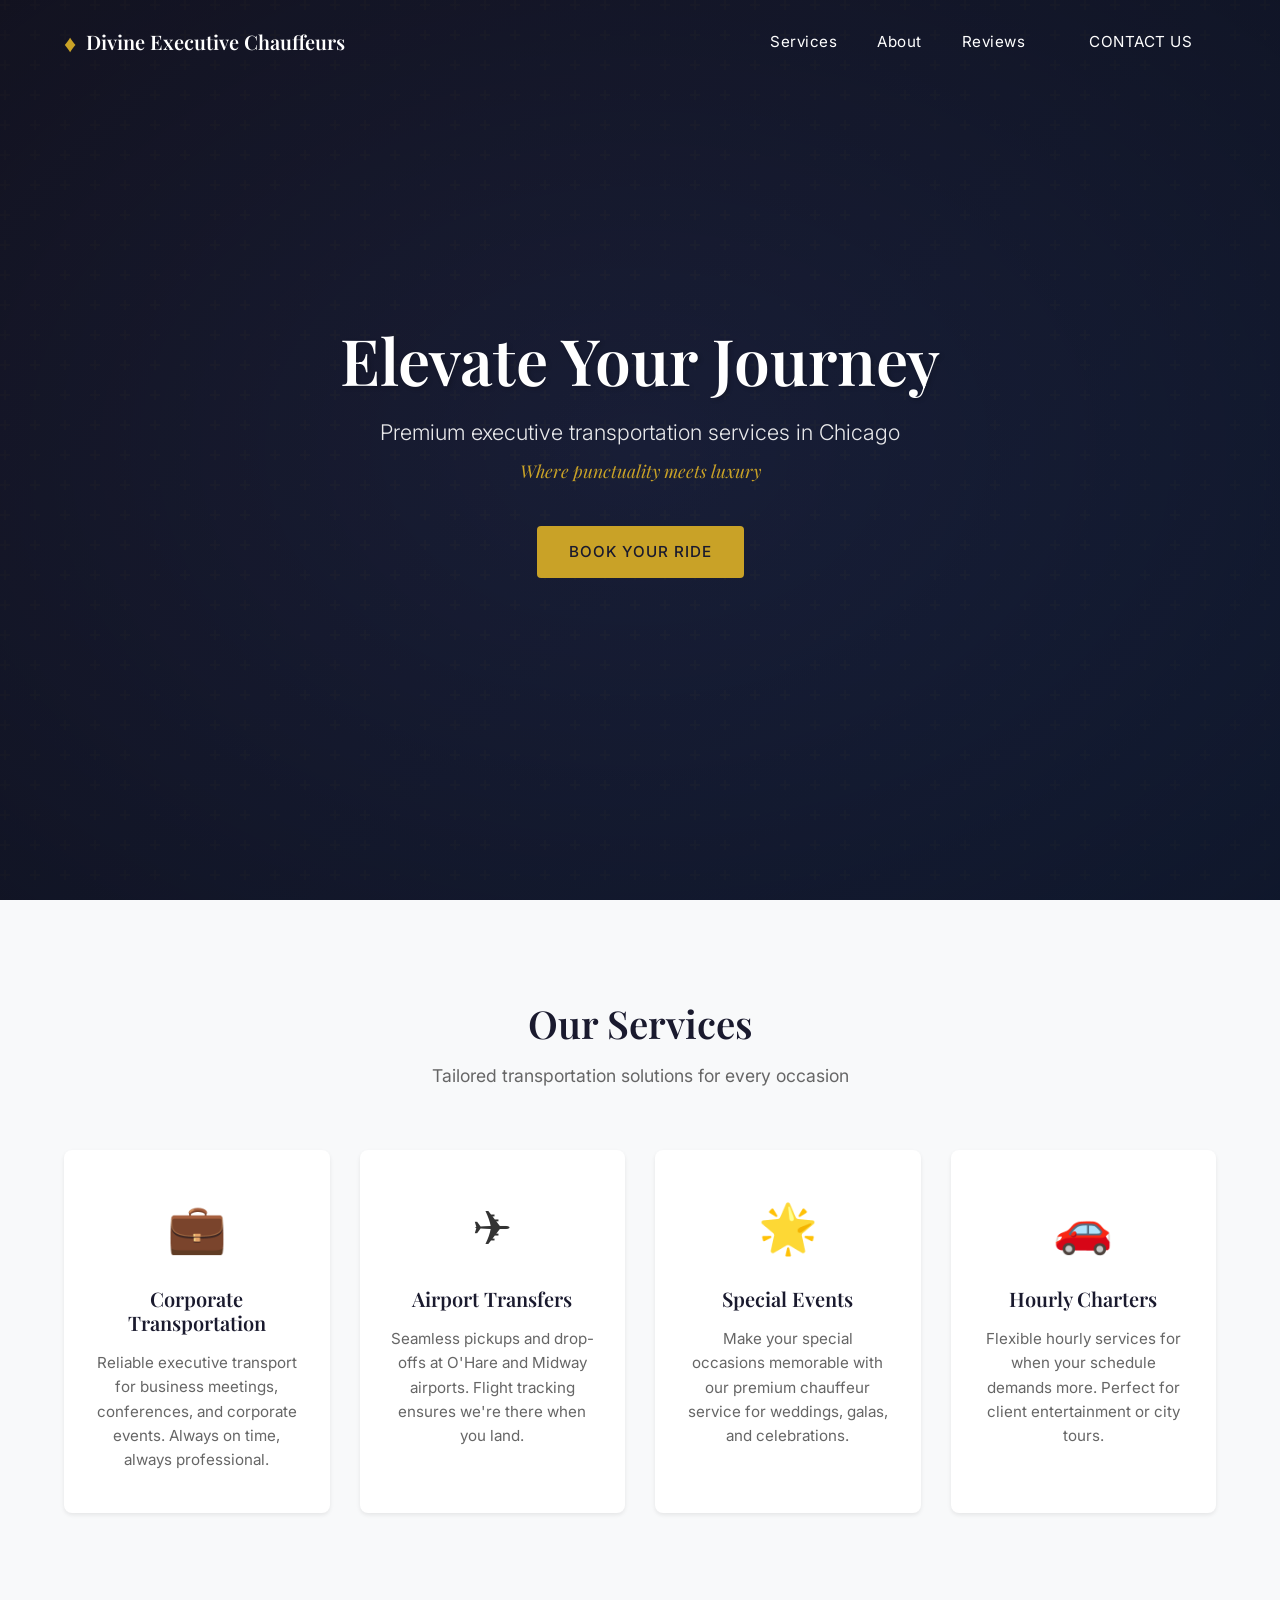
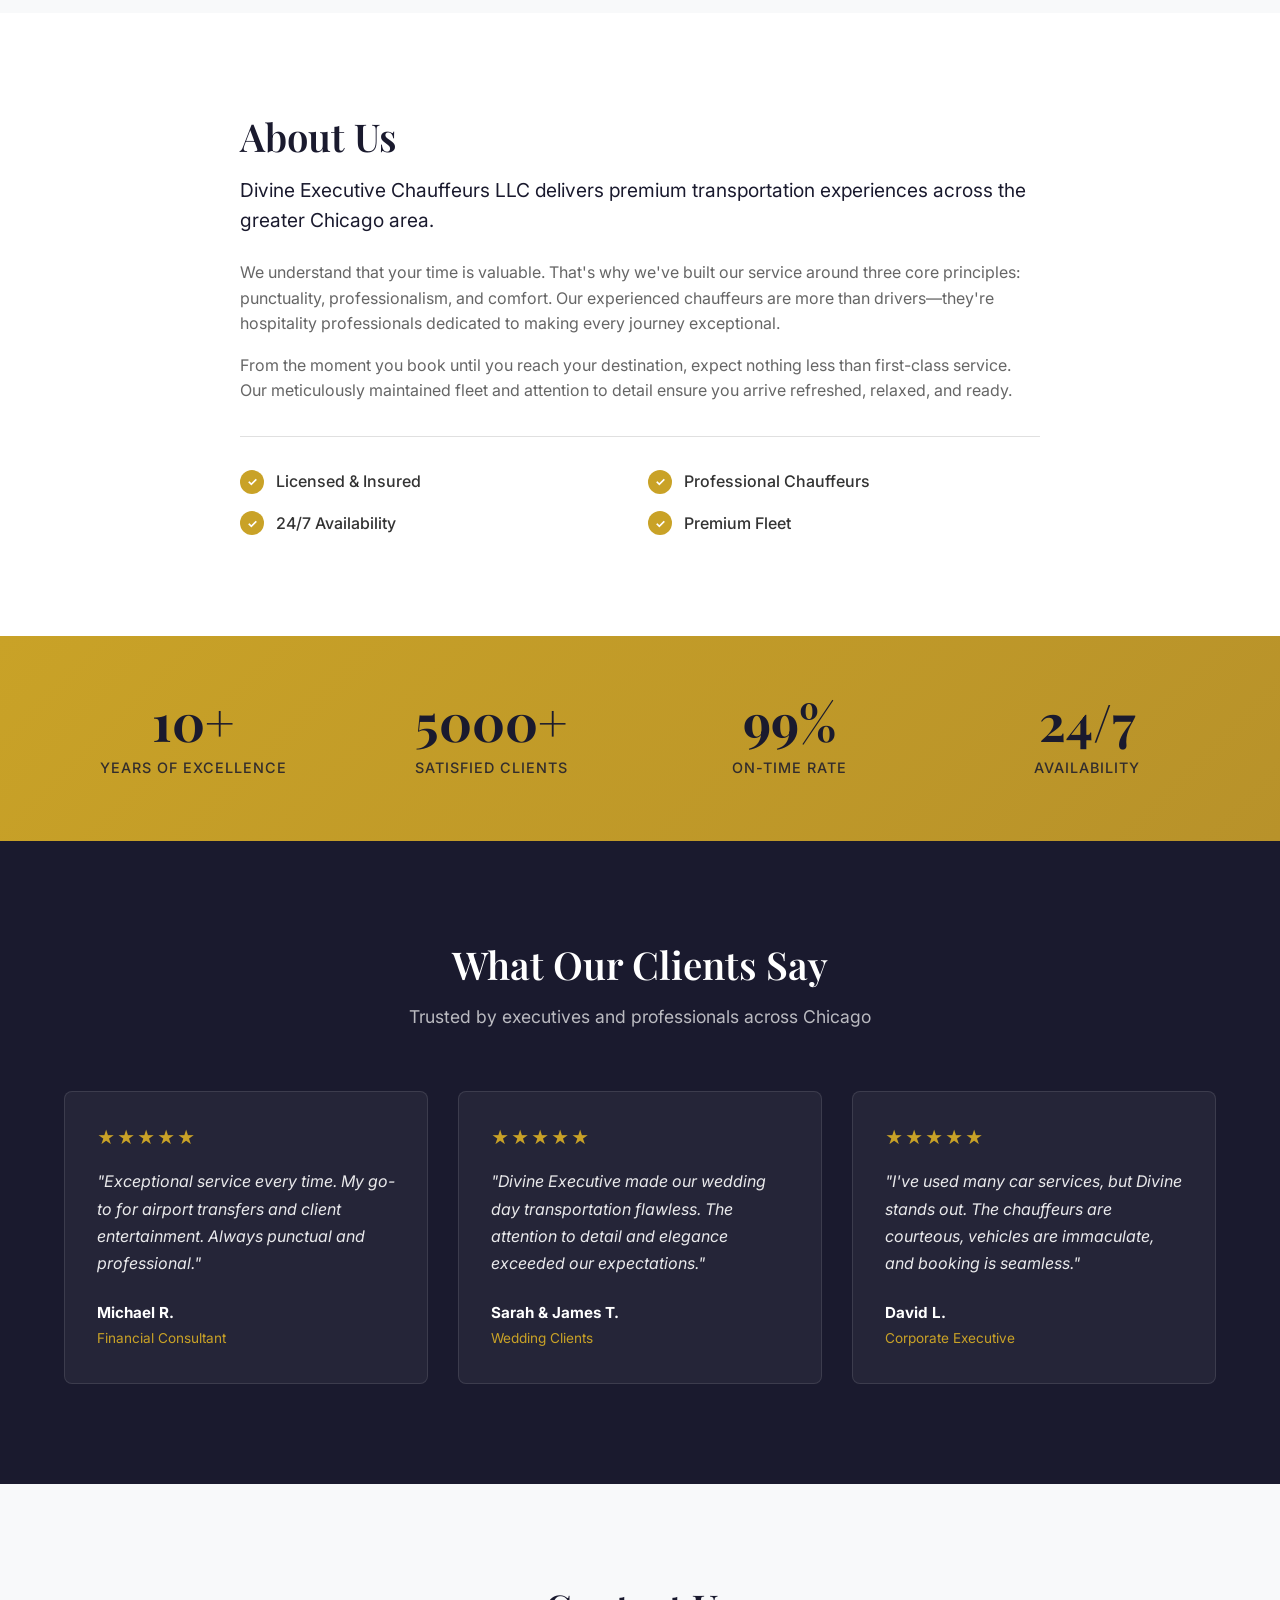
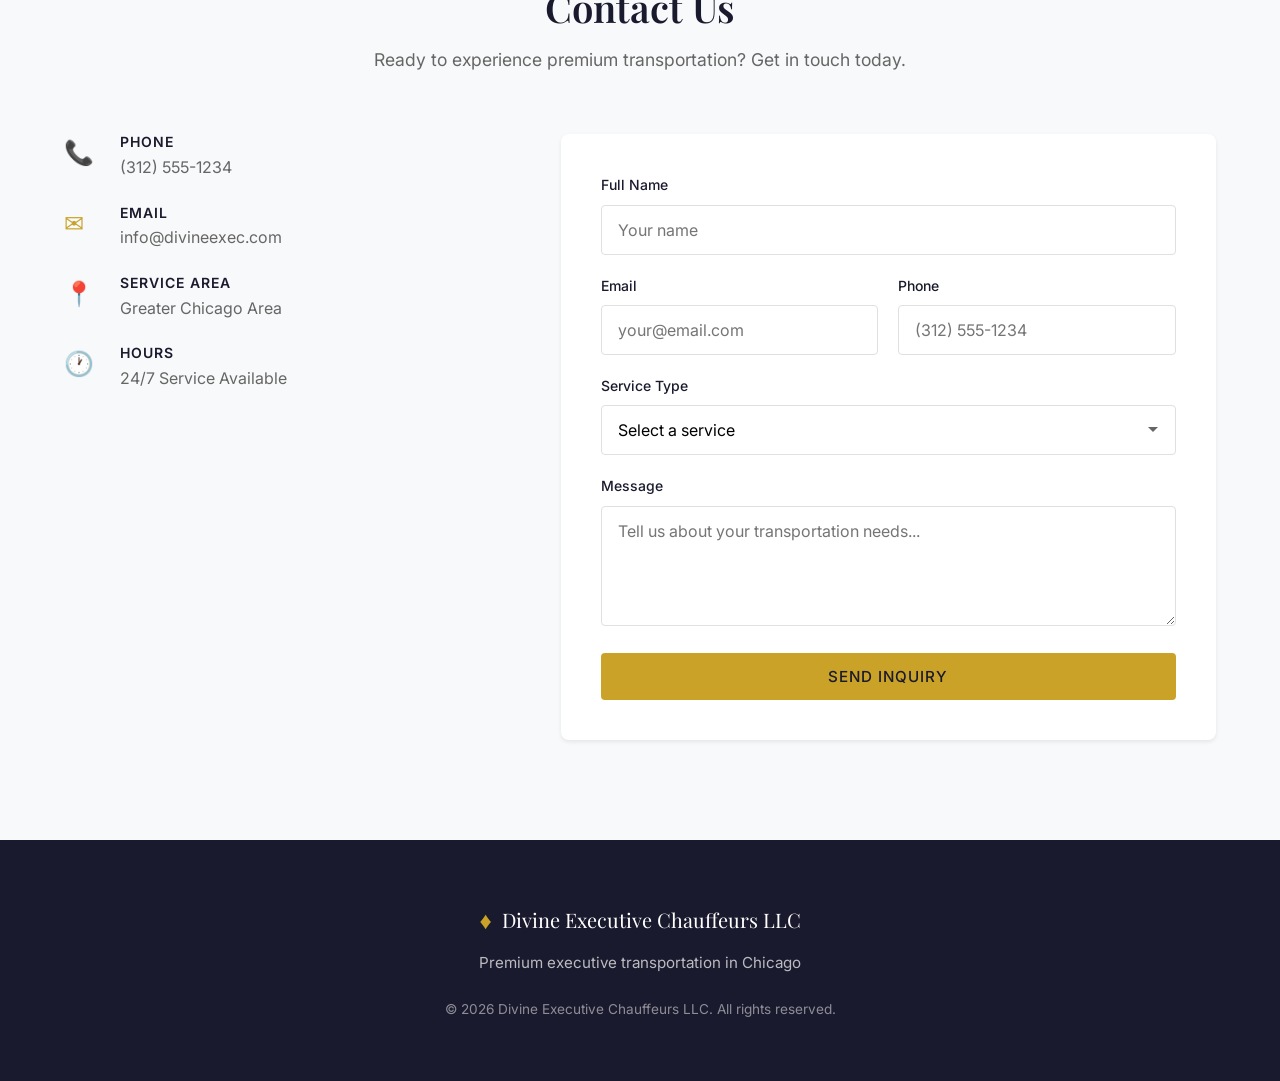
==== index.html @ 4bdc92bb "Update landing page email to divineexec.com and add testimonials section - Changed contact email fro" ====
<!DOCTYPE html>
<html lang="en">
<head>
    <meta charset="UTF-8">
    <meta name="viewport" content="width=device-width, initial-scale=1.0">
    <meta name="description" content="Divine Executive Chauffeurs - Premium executive transportation services in Chicago. Professional, reliable, and luxurious chauffeur services for business and leisure.">
    <title>Divine Executive Chauffeurs | Premium Chicago Transportation</title>
    <link rel="preconnect" href="https://fonts.googleapis.com">
    <link rel="preconnect" href="https://fonts.gstatic.com" crossorigin>
    <link href="https://fonts.googleapis.com/css2?family=Playfair+Display:wght@400;600;700&family=Inter:wght@300;400;500;600&display=swap" rel="stylesheet">
    <link rel="stylesheet" href="styles.css">
</head>
<body>
    <!-- Navigation -->
    <nav class="navbar">
        <div class="container">
            <a href="#" class="logo">
                <span class="logo-icon">&#9830;</span>
                Divine Executive Chauffeurs
            </a>
            <button class="nav-toggle" aria-label="Toggle navigation">
                <span></span>
                <span></span>
                <span></span>
            </button>
            <ul class="nav-links">
                <li><a href="#services">Services</a></li>
                <li><a href="#about">About</a></li>
                <li><a href="#testimonials">Reviews</a></li>
                <li><a href="#contact" class="btn btn-nav">Contact Us</a></li>
            </ul>
        </div>
    </nav>

    <!-- Hero Section -->
    <header class="hero" id="home">
        <div class="hero-overlay"></div>
        <div class="container hero-content">
            <h1>Elevate Your Journey</h1>
            <p class="hero-subtitle">Premium executive transportation services in Chicago</p>
            <p class="hero-tagline">Where punctuality meets luxury</p>
            <a href="#contact" class="btn btn-primary">Book Your Ride</a>
        </div>
    </header>

    <!-- Services Section -->
    <section class="services" id="services">
        <div class="container">
            <h2 class="section-title">Our Services</h2>
            <p class="section-subtitle">Tailored transportation solutions for every occasion</p>

            <div class="services-grid">
                <div class="service-card">
                    <div class="service-icon">&#128188;</div>
                    <h3>Corporate Transportation</h3>
                    <p>Reliable executive transport for business meetings, conferences, and corporate events. Always on time, always professional.</p>
                </div>

                <div class="service-card">
                    <div class="service-icon">&#9992;</div>
                    <h3>Airport Transfers</h3>
                    <p>Seamless pickups and drop-offs at O'Hare and Midway airports. Flight tracking ensures we're there when you land.</p>
                </div>

                <div class="service-card">
                    <div class="service-icon">&#127775;</div>
                    <h3>Special Events</h3>
                    <p>Make your special occasions memorable with our premium chauffeur service for weddings, galas, and celebrations.</p>
                </div>

                <div class="service-card">
                    <div class="service-icon">&#128663;</div>
                    <h3>Hourly Charters</h3>
                    <p>Flexible hourly services for when your schedule demands more. Perfect for client entertainment or city tours.</p>
                </div>
            </div>
        </div>
    </section>

    <!-- About Section -->
    <section class="about" id="about">
        <div class="container">
            <div class="about-content">
                <div class="about-text">
                    <h2 class="section-title">About Us</h2>
                    <p class="lead">Divine Executive Chauffeurs LLC delivers premium transportation experiences across the greater Chicago area.</p>
                    <p>We understand that your time is valuable. That's why we've built our service around three core principles: punctuality, professionalism, and comfort. Our experienced chauffeurs are more than drivers—they're hospitality professionals dedicated to making every journey exceptional.</p>
                    <p>From the moment you book until you reach your destination, expect nothing less than first-class service. Our meticulously maintained fleet and attention to detail ensure you arrive refreshed, relaxed, and ready.</p>

                    <div class="about-features">
                        <div class="feature">
                            <span class="feature-icon">&#10003;</span>
                            <span>Licensed & Insured</span>
                        </div>
                        <div class="feature">
                            <span class="feature-icon">&#10003;</span>
                            <span>Professional Chauffeurs</span>
                        </div>
                        <div class="feature">
                            <span class="feature-icon">&#10003;</span>
                            <span>24/7 Availability</span>
                        </div>
                        <div class="feature">
                            <span class="feature-icon">&#10003;</span>
                            <span>Premium Fleet</span>
                        </div>
                    </div>
                </div>
            </div>
        </div>
    </section>

    <!-- Why Choose Us Section -->
    <section class="why-us">
        <div class="container">
            <div class="stats-grid">
                <div class="stat-item">
                    <span class="stat-number">10+</span>
                    <span class="stat-label">Years of Excellence</span>
                </div>
                <div class="stat-item">
                    <span class="stat-number">5000+</span>
                    <span class="stat-label">Satisfied Clients</span>
                </div>
                <div class="stat-item">
                    <span class="stat-number">99%</span>
                    <span class="stat-label">On-Time Rate</span>
                </div>
                <div class="stat-item">
                    <span class="stat-number">24/7</span>
                    <span class="stat-label">Availability</span>
                </div>
            </div>
        </div>
    </section>

    <!-- Testimonials Section -->
    <section class="testimonials" id="testimonials">
        <div class="container">
            <h2 class="section-title">What Our Clients Say</h2>
            <p class="section-subtitle">Trusted by executives and professionals across Chicago</p>

            <div class="testimonials-grid">
                <div class="testimonial-card">
                    <div class="testimonial-stars">&#9733;&#9733;&#9733;&#9733;&#9733;</div>
                    <blockquote>"Exceptional service every time. My go-to for airport transfers and client entertainment. Always punctual and professional."</blockquote>
                    <div class="testimonial-author">
                        <div class="author-info">
                            <strong>Michael R.</strong>
                            <span>Financial Consultant</span>
                        </div>
                    </div>
                </div>

                <div class="testimonial-card">
                    <div class="testimonial-stars">&#9733;&#9733;&#9733;&#9733;&#9733;</div>
                    <blockquote>"Divine Executive made our wedding day transportation flawless. The attention to detail and elegance exceeded our expectations."</blockquote>
                    <div class="testimonial-author">
                        <div class="author-info">
                            <strong>Sarah & James T.</strong>
                            <span>Wedding Clients</span>
                        </div>
                    </div>
                </div>

                <div class="testimonial-card">
                    <div class="testimonial-stars">&#9733;&#9733;&#9733;&#9733;&#9733;</div>
                    <blockquote>"I've used many car services, but Divine stands out. The chauffeurs are courteous, vehicles are immaculate, and booking is seamless."</blockquote>
                    <div class="testimonial-author">
                        <div class="author-info">
                            <strong>David L.</strong>
                            <span>Corporate Executive</span>
                        </div>
                    </div>
                </div>
            </div>
        </div>
    </section>

    <!-- Contact Section -->
    <section class="contact" id="contact">
        <div class="container">
            <h2 class="section-title">Contact Us</h2>
            <p class="section-subtitle">Ready to experience premium transportation? Get in touch today.</p>

            <div class="contact-grid">
                <div class="contact-info">
                    <div class="contact-item">
                        <div class="contact-icon">&#128222;</div>
                        <div>
                            <h4>Phone</h4>
                            <a href="tel:+13125551234">(312) 555-1234</a>
                        </div>
                    </div>

                    <div class="contact-item">
                        <div class="contact-icon">&#9993;</div>
                        <div>
                            <h4>Email</h4>
                            <a href="mailto:info@divineexec.com">info@divineexec.com</a>
                        </div>
                    </div>

                    <div class="contact-item">
                        <div class="contact-icon">&#128205;</div>
                        <div>
                            <h4>Service Area</h4>
                            <p>Greater Chicago Area</p>
                        </div>
                    </div>

                    <div class="contact-item">
                        <div class="contact-icon">&#128336;</div>
                        <div>
                            <h4>Hours</h4>
                            <p>24/7 Service Available</p>
                        </div>
                    </div>
                </div>

                <form class="contact-form" id="contactForm" action="/api/contact" method="POST">
                    <div class="form-group">
                        <label for="name">Full Name</label>
                        <input type="text" id="name" name="name" required placeholder="Your name">
                    </div>

                    <div class="form-row">
                        <div class="form-group">
                            <label for="email">Email</label>
                            <input type="email" id="email" name="email" required placeholder="your@email.com">
                        </div>
                        <div class="form-group">
                            <label for="phone">Phone</label>
                            <input type="tel" id="phone" name="phone" placeholder="(312) 555-1234">
                        </div>
                    </div>

                    <div class="form-group">
                        <label for="service">Service Type</label>
                        <select id="service" name="service">
                            <option value="">Select a service</option>
                            <option value="corporate">Corporate Transportation</option>
                            <option value="airport">Airport Transfer</option>
                            <option value="event">Special Event</option>
                            <option value="hourly">Hourly Charter</option>
                            <option value="other">Other</option>
                        </select>
                    </div>

                    <div class="form-group">
                        <label for="message">Message</label>
                        <textarea id="message" name="message" rows="4" placeholder="Tell us about your transportation needs..."></textarea>
                    </div>

                    <div id="formMessage" class="form-message" style="display: none;"></div>
                    <button type="submit" class="btn btn-primary btn-full" id="submitBtn">Send Inquiry</button>
                </form>
            </div>
        </div>
    </section>

    <!-- Footer -->
    <footer class="footer">
        <div class="container">
            <div class="footer-content">
                <div class="footer-brand">
                    <span class="logo-icon">&#9830;</span>
                    <span>Divine Executive Chauffeurs LLC</span>
                </div>
                <p class="footer-tagline">Premium executive transportation in Chicago</p>
                <p class="footer-copyright">&copy; 2026 Divine Executive Chauffeurs LLC. All rights reserved.</p>
            </div>
        </div>
    </footer>

    <script>
        // Mobile navigation toggle
        const navToggle = document.querySelector('.nav-toggle');
        const navLinks = document.querySelector('.nav-links');

        navToggle.addEventListener('click', () => {
            navLinks.classList.toggle('active');
            navToggle.classList.toggle('active');
        });

        // Close mobile nav when clicking a link
        document.querySelectorAll('.nav-links a').forEach(link => {
            link.addEventListener('click', () => {
                navLinks.classList.remove('active');
                navToggle.classList.remove('active');
            });
        });

        // Smooth scrolling for anchor links
        document.querySelectorAll('a[href^="#"]').forEach(anchor => {
            anchor.addEventListener('click', function(e) {
                e.preventDefault();
                const target = document.querySelector(this.getAttribute('href'));
                if (target) {
                    target.scrollIntoView({
                        behavior: 'smooth',
                        block: 'start'
                    });
                }
            });
        });

        // Form submission handler
        document.getElementById('contactForm').addEventListener('submit', async function(e) {
            e.preventDefault();

            const form = this;
            const submitBtn = document.getElementById('submitBtn');
            const formMessage = document.getElementById('formMessage');
            const originalBtnText = submitBtn.textContent;

            // Disable button and show loading state
            submitBtn.disabled = true;
            submitBtn.textContent = 'Sending...';
            formMessage.style.display = 'none';

            // Collect form data
            const formData = {
                name: form.name.value,
                email: form.email.value,
                phone: form.phone.value,
                service: form.service.value,
                message: form.message.value
            };

            try {
                const response = await fetch(form.action, {
                    method: 'POST',
                    headers: {
                        'Content-Type': 'application/json',
                        'Accept': 'application/json'
                    },
                    body: JSON.stringify(formData)
                });

                const data = await response.json();

                if (response.ok && data.success) {
                    formMessage.textContent = data.message || 'Thank you for your inquiry! We will contact you shortly.';
                    formMessage.className = 'form-message success';
                    formMessage.style.display = 'block';
                    form.reset();
                } else {
                    throw new Error(data.error || 'Form submission failed');
                }
            } catch (error) {
                formMessage.textContent = 'Sorry, there was an error sending your message. Please try again or call us directly.';
                formMessage.className = 'form-message error';
                formMessage.style.display = 'block';
            } finally {
                submitBtn.disabled = false;
                submitBtn.textContent = originalBtnText;
            }
        });

        // Navbar background on scroll
        window.addEventListener('scroll', () => {
            const navbar = document.querySelector('.navbar');
            if (window.scrollY > 50) {
                navbar.classList.add('scrolled');
            } else {
                navbar.classList.remove('scrolled');
            }
        });
    </script>
</body>
</html>
---- styles.css ----
/* CSS Reset & Base Styles */
*, *::before, *::after {
    box-sizing: border-box;
    margin: 0;
    padding: 0;
}

:root {
    --color-primary: #1a1a2e;
    --color-secondary: #16213e;
    --color-accent: #c9a227;
    --color-accent-light: #d4b84a;
    --color-text: #333;
    --color-text-light: #666;
    --color-white: #fff;
    --color-off-white: #f8f9fa;
    --color-border: #e0e0e0;

    --font-heading: 'Playfair Display', Georgia, serif;
    --font-body: 'Inter', -apple-system, BlinkMacSystemFont, 'Segoe UI', Roboto, sans-serif;

    --shadow-sm: 0 2px 4px rgba(0, 0, 0, 0.08);
    --shadow-md: 0 4px 12px rgba(0, 0, 0, 0.12);
    --shadow-lg: 0 8px 24px rgba(0, 0, 0, 0.16);

    --transition: all 0.3s ease;
}

html {
    scroll-behavior: smooth;
}

body {
    font-family: var(--font-body);
    font-size: 16px;
    line-height: 1.6;
    color: var(--color-text);
    background-color: var(--color-white);
}

.container {
    max-width: 1200px;
    margin: 0 auto;
    padding: 0 24px;
}

/* Typography */
h1, h2, h3, h4 {
    font-family: var(--font-heading);
    font-weight: 600;
    line-height: 1.2;
}

h1 {
    font-size: clamp(2.5rem, 5vw, 4rem);
}

h2 {
    font-size: clamp(1.75rem, 3vw, 2.5rem);
}

h3 {
    font-size: 1.25rem;
}

p {
    margin-bottom: 1rem;
}

a {
    color: var(--color-accent);
    text-decoration: none;
    transition: var(--transition);
}

a:hover {
    color: var(--color-accent-light);
}

/* Buttons */
.btn {
    display: inline-block;
    padding: 14px 32px;
    font-family: var(--font-body);
    font-size: 0.95rem;
    font-weight: 500;
    text-transform: uppercase;
    letter-spacing: 1px;
    border: none;
    border-radius: 4px;
    cursor: pointer;
    transition: var(--transition);
}

.btn-primary {
    background: var(--color-accent);
    color: var(--color-primary);
}

.btn-primary:hover {
    background: var(--color-accent-light);
    color: var(--color-primary);
    transform: translateY(-2px);
    box-shadow: var(--shadow-md);
}

.btn-nav {
    padding: 10px 24px;
    font-size: 0.875rem;
}

.btn-full {
    width: 100%;
}

/* Navigation */
.navbar {
    position: fixed;
    top: 0;
    left: 0;
    right: 0;
    z-index: 1000;
    padding: 20px 0;
    background: transparent;
    transition: var(--transition);
}

.navbar.scrolled {
    background: var(--color-primary);
    padding: 12px 0;
    box-shadow: var(--shadow-md);
}

.navbar .container {
    display: flex;
    justify-content: space-between;
    align-items: center;
}

.logo {
    display: flex;
    align-items: center;
    gap: 10px;
    font-family: var(--font-heading);
    font-size: 1.25rem;
    font-weight: 600;
    color: var(--color-white);
}

.logo:hover {
    color: var(--color-accent);
}

.logo-icon {
    color: var(--color-accent);
    font-size: 1.5rem;
}

.nav-links {
    display: flex;
    align-items: center;
    gap: 40px;
    list-style: none;
}

.nav-links a {
    color: var(--color-white);
    font-size: 0.95rem;
    font-weight: 400;
    letter-spacing: 0.5px;
}

.nav-links a:hover {
    color: var(--color-accent);
}

.nav-toggle {
    display: none;
    flex-direction: column;
    gap: 5px;
    background: none;
    border: none;
    cursor: pointer;
    padding: 5px;
}

.nav-toggle span {
    display: block;
    width: 25px;
    height: 2px;
    background: var(--color-white);
    transition: var(--transition);
}

/* Hero Section */
.hero {
    position: relative;
    min-height: 100vh;
    display: flex;
    align-items: center;
    justify-content: center;
    text-align: center;
    background: linear-gradient(135deg, var(--color-primary) 0%, var(--color-secondary) 100%);
    overflow: hidden;
}

.hero::before {
    content: '';
    position: absolute;
    top: 0;
    left: 0;
    right: 0;
    bottom: 0;
    background: url("data:image/svg+xml,%3Csvg width='60' height='60' viewBox='0 0 60 60' xmlns='http://www.w3.org/2000/svg'%3E%3Cg fill='none' fill-rule='evenodd'%3E%3Cg fill='%23c9a227' fill-opacity='0.03'%3E%3Cpath d='M36 34v-4h-2v4h-4v2h4v4h2v-4h4v-2h-4zm0-30V0h-2v4h-4v2h4v4h2V6h4V4h-4zM6 34v-4H4v4H0v2h4v4h2v-4h4v-2H6zM6 4V0H4v4H0v2h4v4h2V6h4V4H6z'/%3E%3C/g%3E%3C/g%3E%3C/svg%3E");
}

.hero-overlay {
    position: absolute;
    top: 0;
    left: 0;
    right: 0;
    bottom: 0;
    background: radial-gradient(ellipse at center, transparent 0%, rgba(0,0,0,0.3) 100%);
}

.hero-content {
    position: relative;
    z-index: 1;
    max-width: 800px;
    color: var(--color-white);
    padding: 80px 24px;
}

.hero h1 {
    margin-bottom: 16px;
    text-shadow: 2px 2px 4px rgba(0,0,0,0.2);
}

.hero-subtitle {
    font-size: clamp(1.1rem, 2vw, 1.35rem);
    font-weight: 300;
    margin-bottom: 8px;
    opacity: 0.9;
}

.hero-tagline {
    font-family: var(--font-heading);
    font-style: italic;
    font-size: 1.1rem;
    color: var(--color-accent);
    margin-bottom: 40px;
}

/* Sections Common */
section {
    padding: 100px 0;
}

.section-title {
    text-align: center;
    margin-bottom: 16px;
    color: var(--color-primary);
}

.section-subtitle {
    text-align: center;
    font-size: 1.1rem;
    color: var(--color-text-light);
    margin-bottom: 60px;
    max-width: 600px;
    margin-left: auto;
    margin-right: auto;
}

/* Services Section */
.services {
    background: var(--color-off-white);
}

.services-grid {
    display: grid;
    grid-template-columns: repeat(auto-fit, minmax(260px, 1fr));
    gap: 30px;
}

.service-card {
    background: var(--color-white);
    padding: 40px 30px;
    border-radius: 8px;
    text-align: center;
    box-shadow: var(--shadow-sm);
    transition: var(--transition);
}

.service-card:hover {
    transform: translateY(-8px);
    box-shadow: var(--shadow-lg);
}

.service-icon {
    font-size: 3rem;
    margin-bottom: 20px;
}

.service-card h3 {
    margin-bottom: 16px;
    color: var(--color-primary);
}

.service-card p {
    color: var(--color-text-light);
    font-size: 0.95rem;
    margin-bottom: 0;
}

/* About Section */
.about {
    background: var(--color-white);
}

.about-content {
    max-width: 800px;
    margin: 0 auto;
}

.about-text .section-title {
    text-align: left;
}

.about-text .lead {
    font-size: 1.2rem;
    color: var(--color-primary);
    margin-bottom: 24px;
}

.about-text p {
    color: var(--color-text-light);
}

.about-features {
    display: grid;
    grid-template-columns: repeat(2, 1fr);
    gap: 16px;
    margin-top: 32px;
    padding-top: 32px;
    border-top: 1px solid var(--color-border);
}

.feature {
    display: flex;
    align-items: center;
    gap: 12px;
    font-weight: 500;
}

.feature-icon {
    display: flex;
    align-items: center;
    justify-content: center;
    width: 24px;
    height: 24px;
    background: var(--color-accent);
    color: var(--color-white);
    border-radius: 50%;
    font-size: 0.75rem;
    font-weight: bold;
}

/* Why Choose Us / Stats Section */
.why-us {
    background: linear-gradient(135deg, var(--color-accent) 0%, #b8922a 100%);
    padding: 60px 0;
}

.stats-grid {
    display: grid;
    grid-template-columns: repeat(4, 1fr);
    gap: 40px;
    text-align: center;
}

.stat-item {
    color: var(--color-primary);
}

.stat-number {
    display: block;
    font-family: var(--font-heading);
    font-size: clamp(2.5rem, 4vw, 3.5rem);
    font-weight: 700;
    line-height: 1;
    margin-bottom: 8px;
}

.stat-label {
    font-size: 0.9rem;
    font-weight: 500;
    text-transform: uppercase;
    letter-spacing: 1px;
    opacity: 0.85;
}

/* Testimonials Section */
.testimonials {
    background: var(--color-primary);
    color: var(--color-white);
}

.testimonials .section-title {
    color: var(--color-white);
}

.testimonials .section-subtitle {
    color: rgba(255, 255, 255, 0.7);
}

.testimonials-grid {
    display: grid;
    grid-template-columns: repeat(auto-fit, minmax(300px, 1fr));
    gap: 30px;
}

.testimonial-card {
    background: rgba(255, 255, 255, 0.05);
    border: 1px solid rgba(255, 255, 255, 0.1);
    border-radius: 8px;
    padding: 32px;
    transition: var(--transition);
}

.testimonial-card:hover {
    background: rgba(255, 255, 255, 0.08);
    transform: translateY(-4px);
}

.testimonial-stars {
    color: var(--color-accent);
    font-size: 1.1rem;
    letter-spacing: 2px;
    margin-bottom: 16px;
}

.testimonial-card blockquote {
    font-size: 1rem;
    line-height: 1.7;
    font-style: italic;
    color: rgba(255, 255, 255, 0.9);
    margin-bottom: 24px;
}

.testimonial-author {
    display: flex;
    align-items: center;
    gap: 12px;
}

.author-info strong {
    display: block;
    font-size: 0.95rem;
    color: var(--color-white);
}

.author-info span {
    font-size: 0.85rem;
    color: var(--color-accent);
}

/* Contact Section */
.contact {
    background: var(--color-off-white);
}

.contact-grid {
    display: grid;
    grid-template-columns: 1fr 1.5fr;
    gap: 60px;
    align-items: start;
}

.contact-info {
    display: flex;
    flex-direction: column;
    gap: 24px;
}

.contact-item {
    display: flex;
    gap: 16px;
    align-items: flex-start;
}

.contact-icon {
    font-size: 1.5rem;
    color: var(--color-accent);
    flex-shrink: 0;
    width: 40px;
}

.contact-item h4 {
    font-family: var(--font-body);
    font-size: 0.875rem;
    font-weight: 600;
    text-transform: uppercase;
    letter-spacing: 1px;
    color: var(--color-primary);
    margin-bottom: 4px;
}

.contact-item p,
.contact-item a {
    color: var(--color-text-light);
    font-size: 1rem;
    margin-bottom: 0;
}

/* Contact Form */
.contact-form {
    background: var(--color-white);
    padding: 40px;
    border-radius: 8px;
    box-shadow: var(--shadow-sm);
}

.form-group {
    margin-bottom: 20px;
}

.form-row {
    display: grid;
    grid-template-columns: 1fr 1fr;
    gap: 20px;
}

.form-group label {
    display: block;
    font-size: 0.875rem;
    font-weight: 500;
    color: var(--color-primary);
    margin-bottom: 8px;
}

.form-group input,
.form-group select,
.form-group textarea {
    width: 100%;
    padding: 14px 16px;
    font-family: var(--font-body);
    font-size: 1rem;
    border: 1px solid var(--color-border);
    border-radius: 4px;
    background: var(--color-white);
    transition: var(--transition);
}

.form-group input:focus,
.form-group select:focus,
.form-group textarea:focus {
    outline: none;
    border-color: var(--color-accent);
    box-shadow: 0 0 0 3px rgba(201, 162, 39, 0.1);
}

.form-group textarea {
    resize: vertical;
    min-height: 120px;
}

.form-group select {
    cursor: pointer;
    appearance: none;
    background-image: url("data:image/svg+xml,%3Csvg xmlns='http://www.w3.org/2000/svg' width='12' height='12' viewBox='0 0 12 12'%3E%3Cpath fill='%23666' d='M6 8L1 3h10z'/%3E%3C/svg%3E");
    background-repeat: no-repeat;
    background-position: right 16px center;
}

/* Form Message Feedback */
.form-message {
    padding: 16px;
    border-radius: 4px;
    margin-bottom: 20px;
    font-size: 0.95rem;
    text-align: center;
}

.form-message.success {
    background: #d4edda;
    color: #155724;
    border: 1px solid #c3e6cb;
}

.form-message.error {
    background: #f8d7da;
    color: #721c24;
    border: 1px solid #f5c6cb;
}

.btn:disabled {
    opacity: 0.7;
    cursor: not-allowed;
    transform: none;
}

/* Footer */
.footer {
    background: var(--color-primary);
    color: var(--color-white);
    padding: 60px 0;
    text-align: center;
}

.footer-content {
    max-width: 400px;
    margin: 0 auto;
}

.footer-brand {
    display: flex;
    align-items: center;
    justify-content: center;
    gap: 10px;
    font-family: var(--font-heading);
    font-size: 1.25rem;
    margin-bottom: 12px;
}

.footer-tagline {
    color: rgba(255, 255, 255, 0.7);
    font-size: 0.95rem;
    margin-bottom: 24px;
}

.footer-copyright {
    font-size: 0.85rem;
    color: rgba(255, 255, 255, 0.5);
    margin-bottom: 0;
}

/* Responsive Design */
@media (max-width: 992px) {
    .stats-grid {
        grid-template-columns: repeat(2, 1fr);
        gap: 30px;
    }

    .contact-grid {
        grid-template-columns: 1fr;
        gap: 40px;
    }

    .contact-info {
        display: grid;
        grid-template-columns: repeat(2, 1fr);
        gap: 24px;
    }
}

@media (max-width: 768px) {
    .nav-toggle {
        display: flex;
    }

    .nav-links {
        position: fixed;
        top: 0;
        right: -100%;
        width: 280px;
        height: 100vh;
        flex-direction: column;
        justify-content: center;
        gap: 32px;
        background: var(--color-primary);
        padding: 40px;
        transition: var(--transition);
    }

    .nav-links.active {
        right: 0;
    }

    .nav-toggle.active span:nth-child(1) {
        transform: rotate(45deg) translate(5px, 5px);
    }

    .nav-toggle.active span:nth-child(2) {
        opacity: 0;
    }

    .nav-toggle.active span:nth-child(3) {
        transform: rotate(-45deg) translate(5px, -5px);
    }

    .about-features {
        grid-template-columns: 1fr;
    }

    .testimonials-grid {
        grid-template-columns: 1fr;
    }

    .form-row {
        grid-template-columns: 1fr;
        gap: 0;
    }

    .contact-info {
        grid-template-columns: 1fr;
    }

    .contact-form {
        padding: 30px 24px;
    }

    section {
        padding: 80px 0;
    }

    .why-us {
        padding: 50px 0;
    }
}

@media (max-width: 480px) {
    .hero-content {
        padding: 60px 16px;
    }

    .btn {
        padding: 12px 24px;
    }

    .service-card {
        padding: 30px 24px;
    }

    .services-grid {
        gap: 20px;
    }

    .stats-grid {
        grid-template-columns: repeat(2, 1fr);
        gap: 24px;
    }

    .stat-number {
        font-size: 2rem;
    }

    .stat-label {
        font-size: 0.75rem;
    }

    .testimonial-card {
        padding: 24px;
    }
}

/* Print styles */
@media print {
    .navbar,
    .contact-form,
    .btn {
        display: none;
    }

    .hero {
        min-height: auto;
        padding: 40px 0;
    }

    section {
        padding: 40px 0;
    }
}
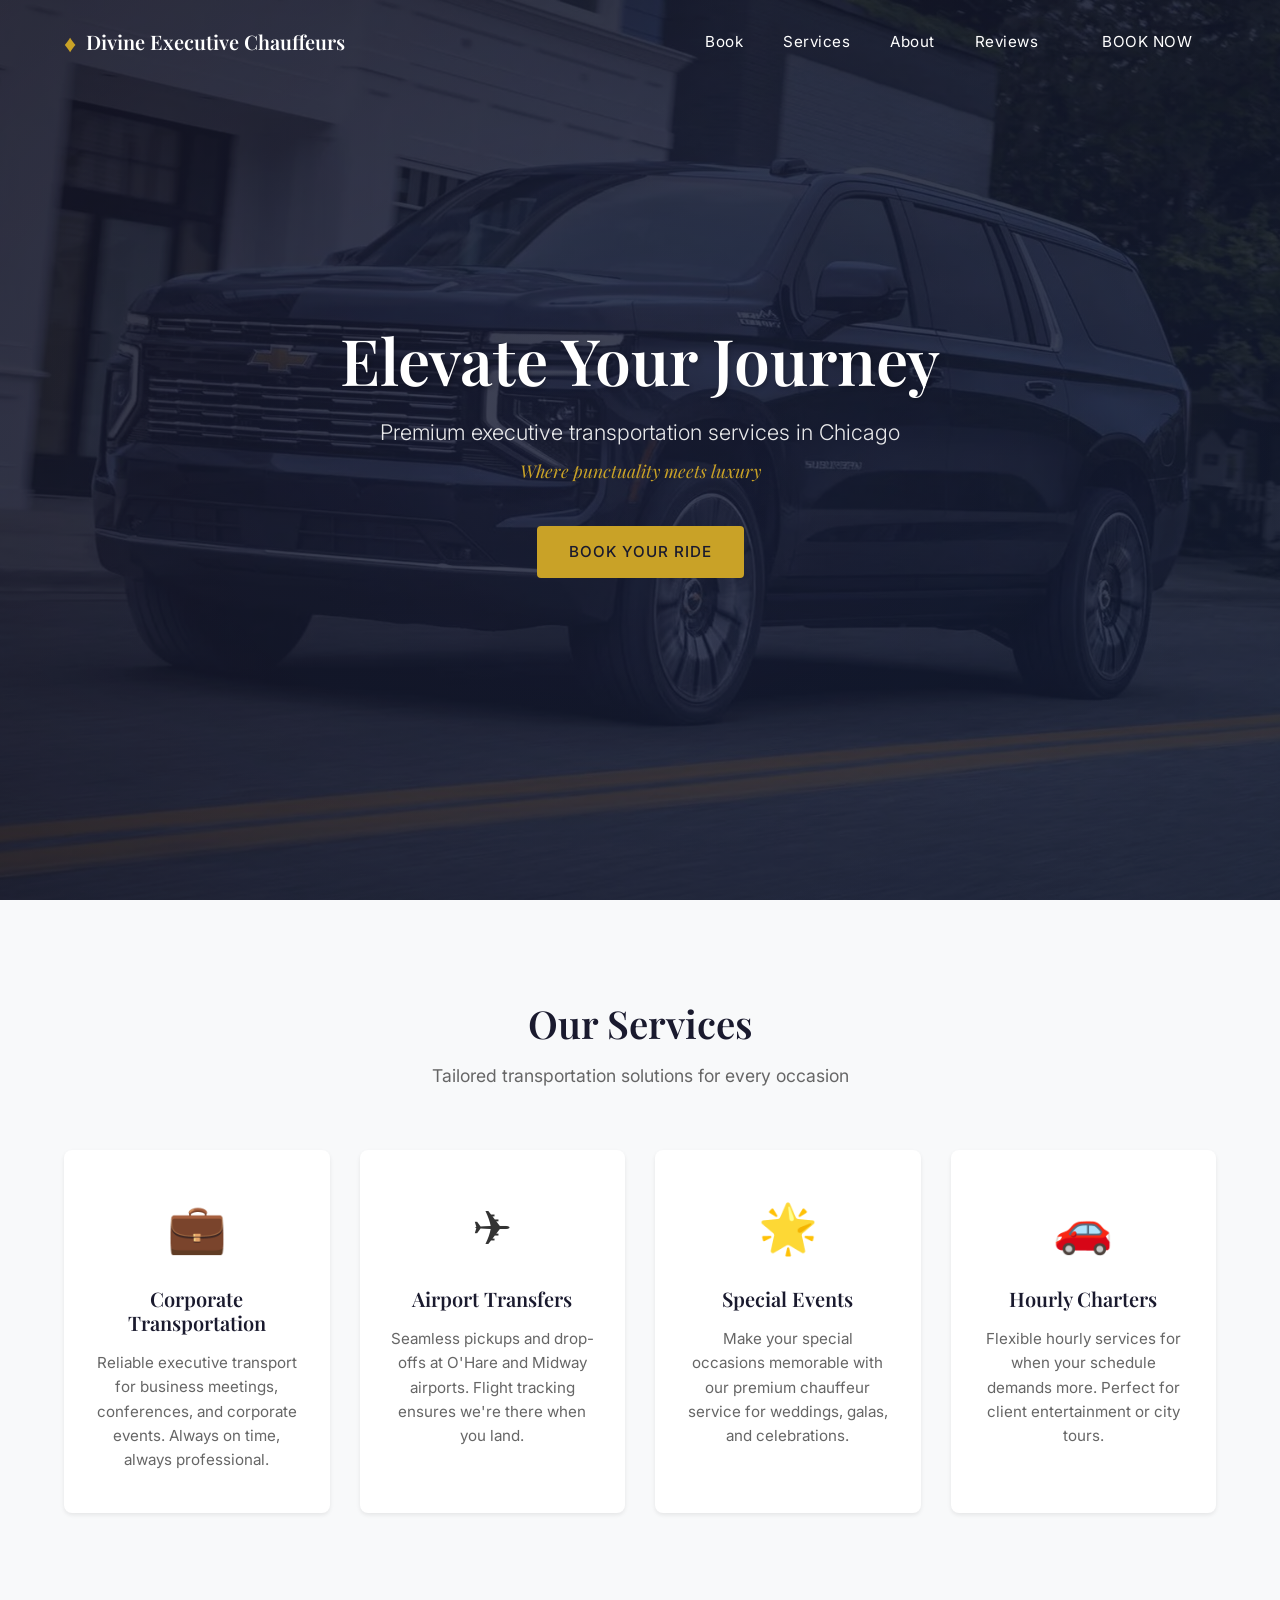
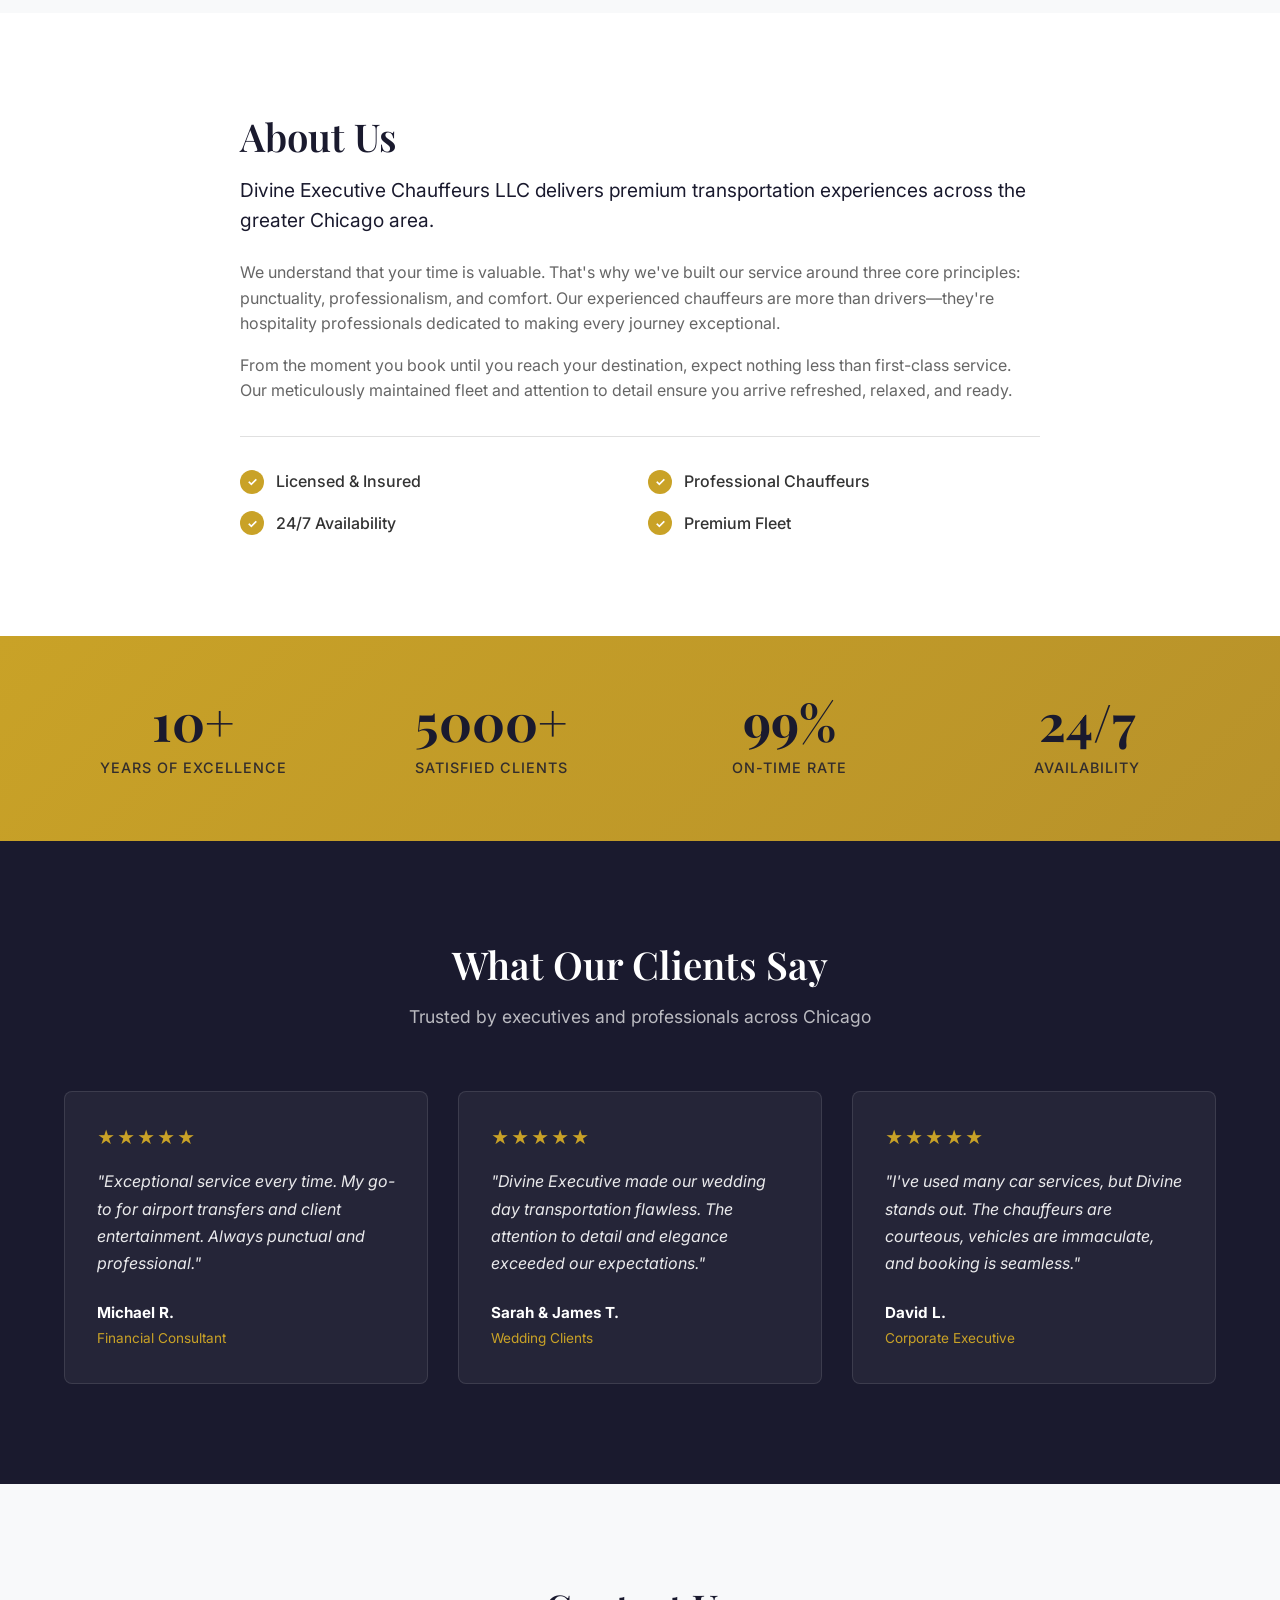
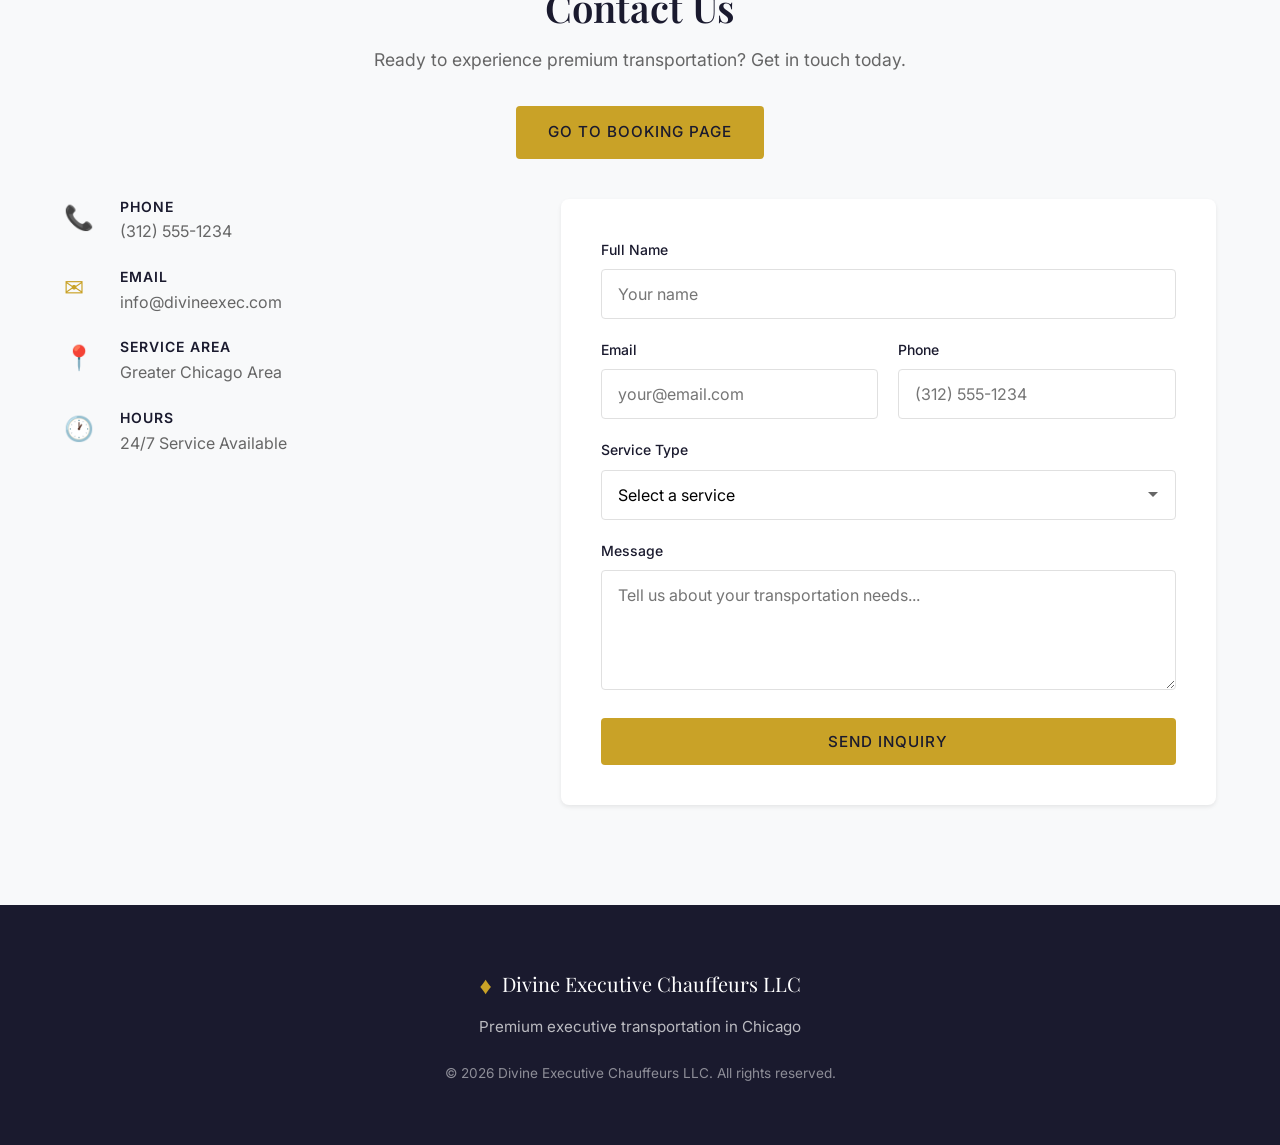
==== commit f182ff39: "Add booking page with QR updates and homepage links Co-Authored-By: Claude Opus 4.7 (1M context) <no" ====
--- a/index.html
+++ b/index.html
@@ -5,6 +5,7 @@
     <meta name="viewport" content="width=device-width, initial-scale=1.0">
     <meta name="description" content="Divine Executive Chauffeurs - Premium executive transportation services in Chicago. Professional, reliable, and luxurious chauffeur services for business and leisure.">
     <title>Divine Executive Chauffeurs | Premium Chicago Transportation</title>
+    <link rel="icon" type="image/svg+xml" href="favicon.svg">
     <link rel="preconnect" href="https://fonts.googleapis.com">
     <link rel="preconnect" href="https://fonts.gstatic.com" crossorigin>
     <link href="https://fonts.googleapis.com/css2?family=Playfair+Display:wght@400;600;700&family=Inter:wght@300;400;500;600&display=swap" rel="stylesheet">
@@ -24,10 +25,11 @@
                 <span></span>
             </button>
             <ul class="nav-links">
+                <li><a href="booking.html">Book</a></li>
                 <li><a href="#services">Services</a></li>
                 <li><a href="#about">About</a></li>
                 <li><a href="#testimonials">Reviews</a></li>
-                <li><a href="#contact" class="btn btn-nav">Contact Us</a></li>
+                <li><a href="booking.html" class="btn btn-nav">Book Now</a></li>
             </ul>
         </div>
     </nav>
@@ -39,7 +41,7 @@
             <h1>Elevate Your Journey</h1>
             <p class="hero-subtitle">Premium executive transportation services in Chicago</p>
             <p class="hero-tagline">Where punctuality meets luxury</p>
-            <a href="#contact" class="btn btn-primary">Book Your Ride</a>
+            <a href="booking.html" class="btn btn-primary">Book Your Ride</a>
         </div>
     </header>
 
@@ -182,6 +184,9 @@
         <div class="container">
             <h2 class="section-title">Contact Us</h2>
             <p class="section-subtitle">Ready to experience premium transportation? Get in touch today.</p>
+            <p style="text-align:center; margin-top:-28px; margin-bottom:40px;">
+                <a href="booking.html" class="btn btn-primary">Go To Booking Page</a>
+            </p>
 
             <div class="contact-grid">
                 <div class="contact-info">
--- a/styles.css
+++ b/styles.css
@@ -200,7 +200,11 @@
     align-items: center;
     justify-content: center;
     text-align: center;
-    background: linear-gradient(135deg, var(--color-primary) 0%, var(--color-secondary) 100%);
+    background-color: var(--color-primary);
+    background-image: url("hero-suv.jpg");
+    background-size: cover;
+    background-position: center;
+    background-repeat: no-repeat;
     overflow: hidden;
 }
 
@@ -211,7 +215,7 @@
     left: 0;
     right: 0;
     bottom: 0;
-    background: url("data:image/svg+xml,%3Csvg width='60' height='60' viewBox='0 0 60 60' xmlns='http://www.w3.org/2000/svg'%3E%3Cg fill='none' fill-rule='evenodd'%3E%3Cg fill='%23c9a227' fill-opacity='0.03'%3E%3Cpath d='M36 34v-4h-2v4h-4v2h4v4h2v-4h4v-2h-4zm0-30V0h-2v4h-4v2h4v4h2V6h4V4h-4zM6 34v-4H4v4H0v2h4v4h2v-4h4v-2H6zM6 4V0H4v4H0v2h4v4h2V6h4V4H6z'/%3E%3C/g%3E%3C/g%3E%3C/svg%3E");
+    background: linear-gradient(135deg, rgba(26, 26, 46, 0.85) 0%, rgba(22, 33, 62, 0.8) 100%);
 }
 
 .hero-overlay {
@@ -220,7 +224,7 @@
     left: 0;
     right: 0;
     bottom: 0;
-    background: radial-gradient(ellipse at center, transparent 0%, rgba(0,0,0,0.3) 100%);
+    background: radial-gradient(ellipse at center, transparent 0%, rgba(0,0,0,0.2) 100%);
 }
 
 .hero-content {
@@ -635,6 +639,107 @@
     margin-bottom: 0;
 }
 
+/* Booking Page */
+.booking-page {
+    padding-top: 84px;
+    background: var(--color-off-white);
+}
+
+.booking-hero {
+    background: linear-gradient(135deg, var(--color-primary) 0%, var(--color-secondary) 100%);
+    color: var(--color-white);
+    padding: 70px 0;
+}
+
+.booking-hero-inner {
+    max-width: 760px;
+    text-align: center;
+}
+
+.booking-hero p {
+    color: rgba(255, 255, 255, 0.85);
+    margin: 12px auto 0;
+}
+
+.booking-content {
+    padding: 80px 0;
+}
+
+.booking-grid {
+    display: grid;
+    grid-template-columns: 1.6fr 1fr;
+    gap: 30px;
+    align-items: start;
+}
+
+.booking-form .section-title,
+.booking-form .section-subtitle {
+    text-align: left;
+}
+
+.booking-form .section-subtitle {
+    margin-bottom: 30px;
+}
+
+.booking-qr {
+    background: var(--color-white);
+    border-radius: 8px;
+    box-shadow: var(--shadow-sm);
+    padding: 28px;
+    text-align: center;
+}
+
+.booking-qr h3 {
+    margin-bottom: 8px;
+    color: var(--color-primary);
+}
+
+.booking-qr p {
+    color: var(--color-text-light);
+}
+
+#bookingQrImage {
+    width: 100%;
+    max-width: 260px;
+    height: auto;
+    margin: 16px auto;
+    border: 8px solid var(--color-off-white);
+    border-radius: 8px;
+    display: block;
+}
+
+.booking-qr-url {
+    font-size: 0.85rem;
+    word-break: break-word;
+    margin-bottom: 0;
+}
+
+.qr-downloads {
+    display: grid;
+    gap: 10px;
+    margin-top: 16px;
+}
+
+.qr-downloads .btn {
+    width: 100%;
+    text-align: center;
+}
+
+.booking-qr-note {
+    font-size: 0.85rem;
+    margin-top: 12px;
+    margin-bottom: 0;
+}
+
+.booking-nav-links {
+    position: static;
+    width: auto;
+    height: auto;
+    flex-direction: row;
+    background: transparent;
+    padding: 0;
+}
+
 /* Responsive Design */
 @media (max-width: 992px) {
     .stats-grid {
@@ -652,9 +757,37 @@
         grid-template-columns: repeat(2, 1fr);
         gap: 24px;
     }
+
+    .booking-grid {
+        grid-template-columns: 1fr;
+    }
 }
 
 @media (max-width: 768px) {
+    .booking-nav-links {
+        position: static;
+        right: auto;
+        width: auto;
+        height: auto;
+        flex-direction: row;
+        justify-content: flex-end;
+        background: transparent;
+        padding: 0;
+        gap: 20px;
+    }
+
+    .booking-page {
+        padding-top: 72px;
+    }
+
+    .booking-content {
+        padding: 60px 0;
+    }
+
+    .booking-qr {
+        padding: 24px;
+    }
+
     .nav-toggle {
         display: flex;
     }
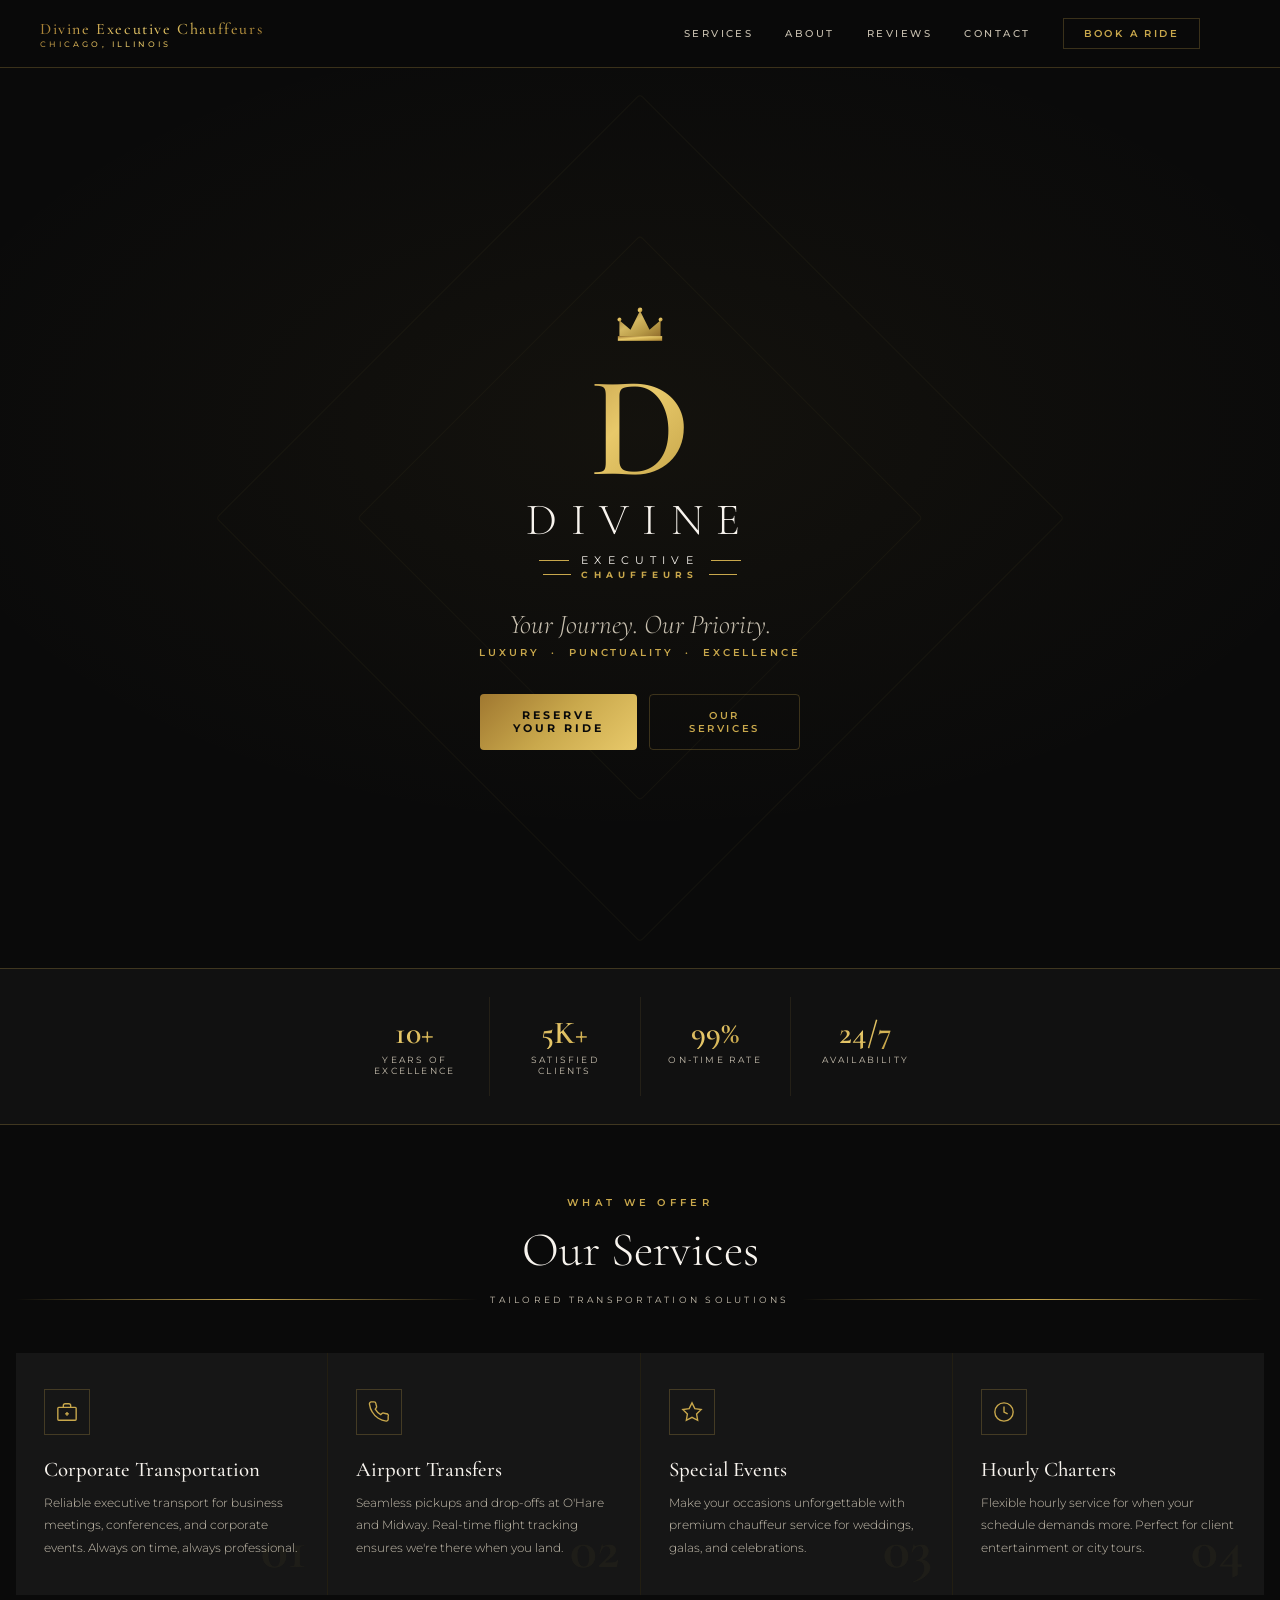
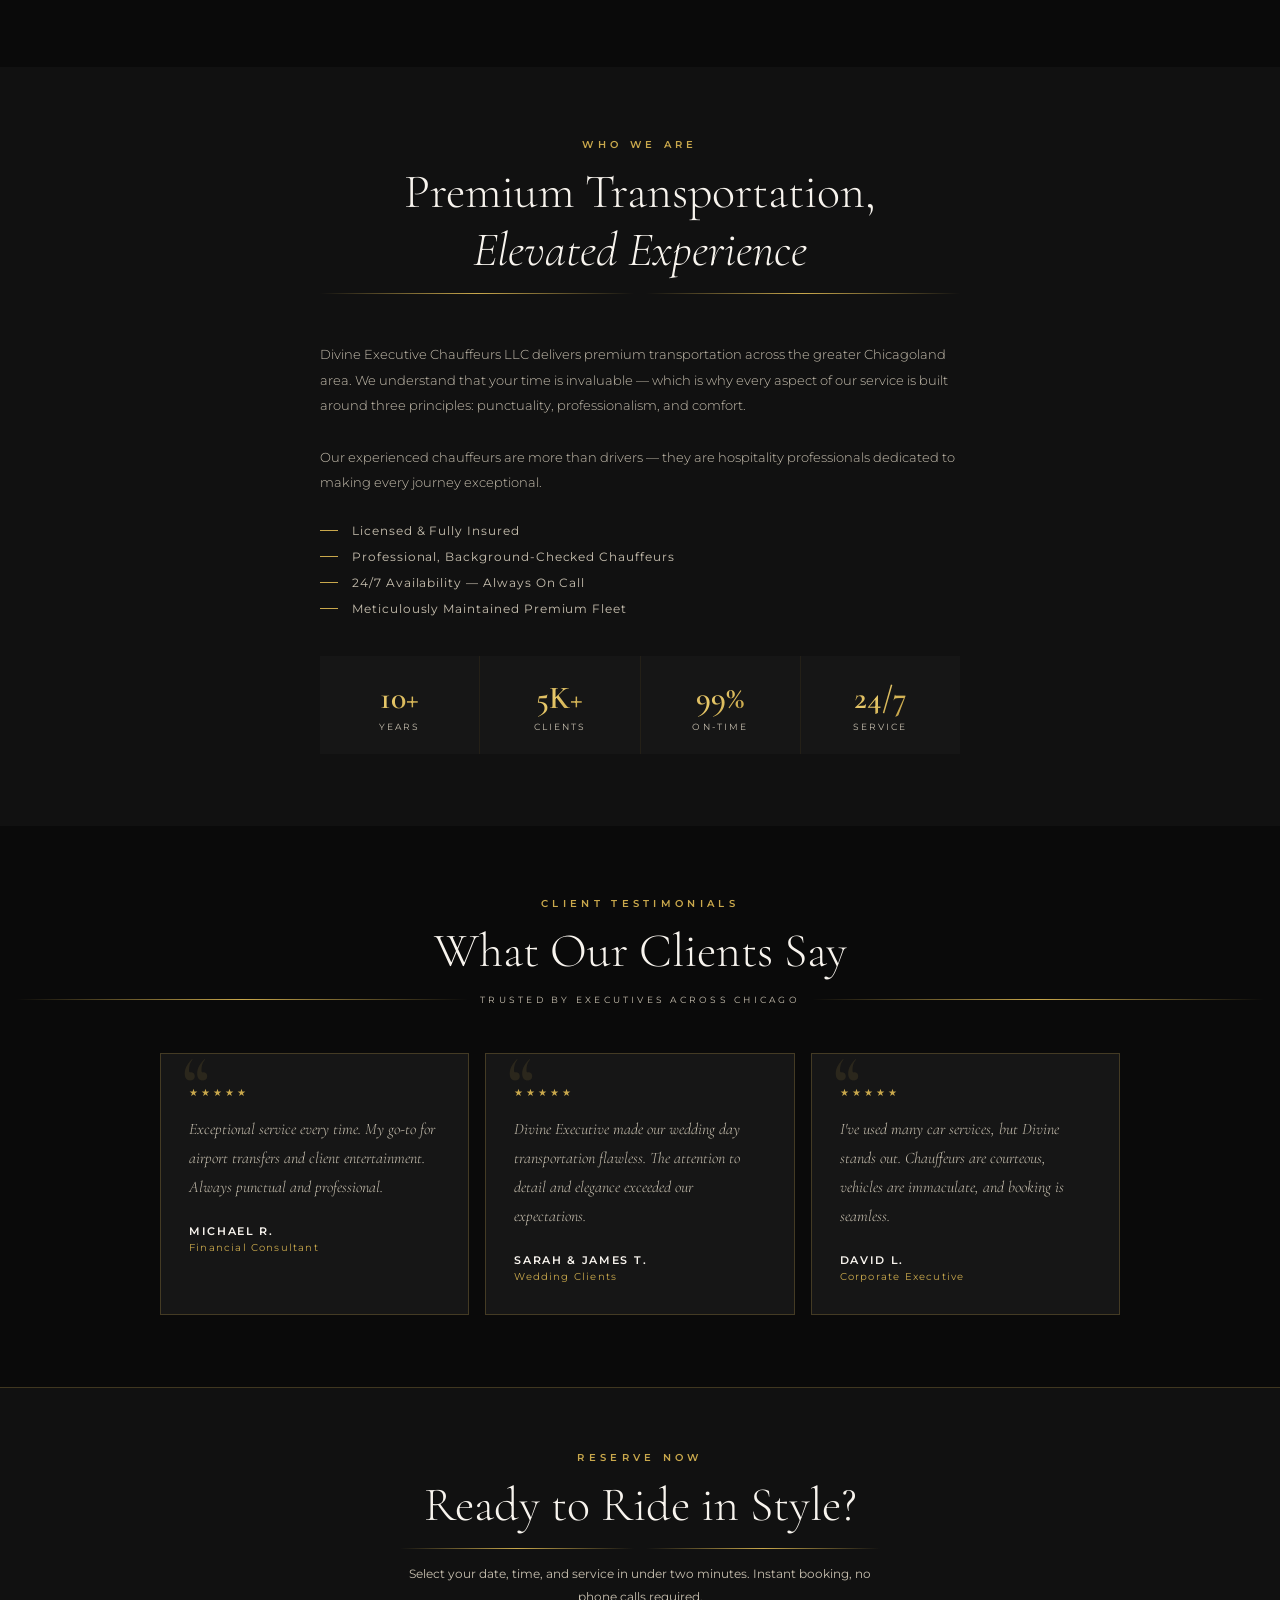
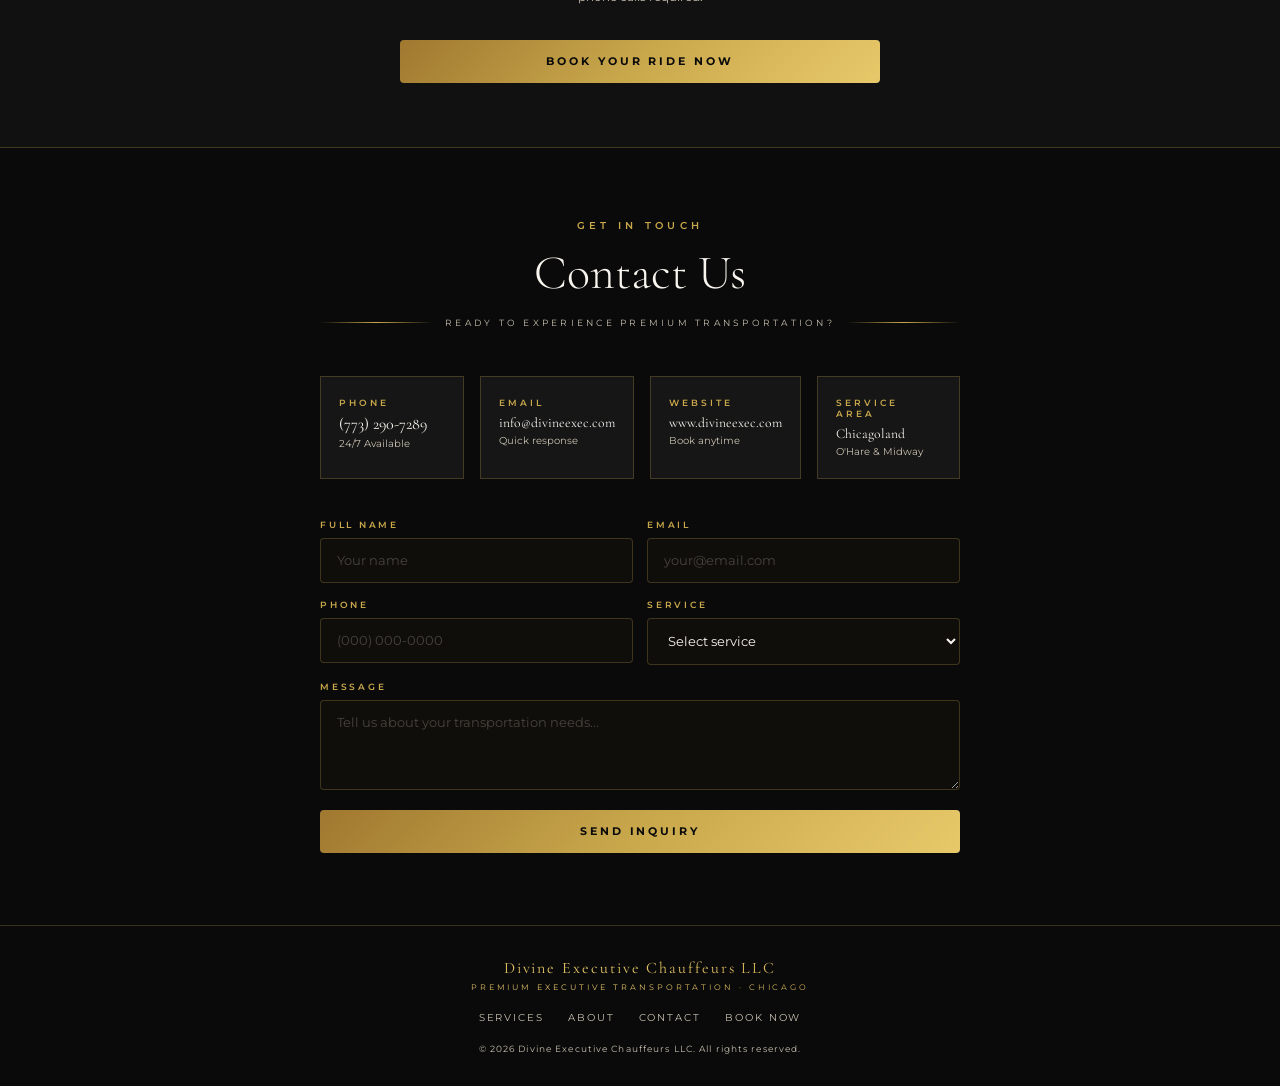
==== commit 8c245aaf: "Fix live background override on homepage" ====
--- a/index.html
+++ b/index.html
@@ -1,377 +1,1248 @@
 <!DOCTYPE html>
 <html lang="en">
 <head>
-    <meta charset="UTF-8">
-    <meta name="viewport" content="width=device-width, initial-scale=1.0">
-    <meta name="description" content="Divine Executive Chauffeurs - Premium executive transportation services in Chicago. Professional, reliable, and luxurious chauffeur services for business and leisure.">
-    <title>Divine Executive Chauffeurs | Premium Chicago Transportation</title>
-    <link rel="icon" type="image/svg+xml" href="favicon.svg">
-    <link rel="preconnect" href="https://fonts.googleapis.com">
-    <link rel="preconnect" href="https://fonts.gstatic.com" crossorigin>
-    <link href="https://fonts.googleapis.com/css2?family=Playfair+Display:wght@400;600;700&family=Inter:wght@300;400;500;600&display=swap" rel="stylesheet">
-    <link rel="stylesheet" href="styles.css">
+<meta charset="UTF-8">
+<meta name="viewport" content="width=device-width, initial-scale=1.0">
+<title>Divine Executive Chauffeurs | Premium Chicago Transportation</title>
+<link rel="icon" type="image/svg+xml" href="favicon.svg">
+<link href="https://fonts.googleapis.com/css2?family=Cormorant+Garamond:ital,wght@0,300;0,400;0,500;0,600;0,700;1,300;1,400&family=Montserrat:wght@300;400;500;600;700&display=swap" rel="stylesheet">
+<style>
+*{margin:0;padding:0;box-sizing:border-box;-webkit-tap-highlight-color:transparent}
+:root{
+  --gold:#C9A84C;
+  --gold-light:#E8C96A;
+  --gold-dark:#A07830;
+  --gold-faint:rgba(201,168,76,0.12);
+  --gold-border:rgba(201,168,76,0.25);
+  --black:#0A0A0A;
+  --black-rich:#111111;
+  --black-card:#161616;
+  --black-hover:#1e1e1e;
+  --white:#F8F4EE;
+  --white-muted:#C8C0B0;
+  --white-dim:rgba(248,244,238,0.5);
+  --serif:'Cormorant Garamond',serif;
+  --sans:'Montserrat',sans-serif;
+  --radius:4px;
+}
+html{scroll-behavior:smooth;font-size:16px}
+body{background:var(--black);color:var(--white);font-family:var(--sans);overflow-x:hidden;-webkit-font-smoothing:antialiased}
+
+/* ── UTILS ── */
+.gold-text{background:linear-gradient(135deg,var(--gold-dark) 0%,var(--gold-light) 45%,var(--gold) 70%,var(--gold-dark) 100%);-webkit-background-clip:text;-webkit-text-fill-color:transparent;background-clip:text}
+.eyebrow{font-size:.6rem;letter-spacing:.45em;text-transform:uppercase;color:var(--gold);font-weight:600;display:block;margin-bottom:14px}
+.section-title{font-family:var(--serif);font-size:clamp(2rem,6vw,3rem);font-weight:300;color:var(--white);line-height:1.2}
+.divider{display:flex;align-items:center;gap:12px;margin:14px 0}
+.divider::before,.divider::after{content:'';flex:1;height:1px;background:linear-gradient(90deg,transparent,var(--gold),transparent)}
+.divider span{font-size:.58rem;letter-spacing:.35em;text-transform:uppercase;color:var(--white-muted);white-space:nowrap}
+.page{display:none}
+.page.active{display:block}
+.btn-gold{background:linear-gradient(135deg,var(--gold-dark),var(--gold),var(--gold-light));color:var(--black);border:none;padding:15px 32px;font-size:.66rem;letter-spacing:.28em;text-transform:uppercase;font-family:var(--sans);font-weight:700;cursor:pointer;width:100%;transition:opacity .25s;border-radius:var(--radius)}
+.btn-gold:hover{opacity:.88}
+.btn-outline{background:transparent;border:1px solid var(--gold-border);color:var(--gold);padding:14px 28px;font-size:.64rem;letter-spacing:.25em;text-transform:uppercase;font-family:var(--sans);font-weight:600;cursor:pointer;width:100%;transition:all .25s;border-radius:var(--radius)}
+.btn-outline:hover{border-color:var(--gold);background:rgba(201,168,76,.06)}
+
+/* ── NAV (mobile-first) ── */
+nav{
+  position:sticky;top:0;z-index:200;
+  background:rgba(10,10,10,.96);
+  backdrop-filter:blur(12px);
+  border-bottom:1px solid var(--gold-border);
+  padding:0 16px;
+  height:60px;
+  display:flex;align-items:center;justify-content:space-between
+}
+.nav-logo{font-family:var(--serif);font-size:1rem;letter-spacing:.1em;font-weight:500;cursor:pointer}
+.nav-logo small{display:block;font-family:var(--sans);font-size:.48rem;letter-spacing:.4em;color:var(--gold);text-transform:uppercase;margin-top:1px}
+.hamburger{background:none;border:none;cursor:pointer;padding:6px;display:flex;flex-direction:column;gap:5px}
+.hamburger span{display:block;width:22px;height:1.5px;background:var(--gold);transition:all .3s}
+.hamburger.open span:nth-child(1){transform:translateY(6.5px) rotate(45deg)}
+.hamburger.open span:nth-child(2){opacity:0}
+.hamburger.open span:nth-child(3){transform:translateY(-6.5px) rotate(-45deg)}
+.mobile-menu{
+  position:absolute;top:60px;left:0;right:0;
+  background:rgba(10,10,10,.98);
+  border-bottom:1px solid var(--gold-border);
+  padding:0;max-height:0;overflow:hidden;transition:max-height .3s ease,padding .3s
+}
+.mobile-menu.open{max-height:400px;padding:16px 0}
+.mobile-menu a{display:block;padding:14px 24px;font-size:.7rem;letter-spacing:.3em;text-transform:uppercase;color:var(--white-muted);text-decoration:none;border-bottom:1px solid rgba(201,168,76,.07);transition:color .2s}
+.mobile-menu a:last-child{border-bottom:none}
+.mobile-menu a:hover,.mobile-menu a.active{color:var(--gold)}
+.nav-desktop{display:none}
+@media(min-width:768px){
+  nav{padding:0 40px;height:68px}
+  .hamburger{display:none}
+  .mobile-menu{display:none}
+  .nav-desktop{display:flex;align-items:center;gap:32px}
+  .nav-desktop a{color:var(--white-muted);text-decoration:none;font-size:.62rem;letter-spacing:.25em;text-transform:uppercase;font-weight:500;transition:color .25s;cursor:pointer}
+  .nav-desktop a:hover{color:var(--gold)}
+  .nav-cta-btn{background:transparent;border:1px solid var(--gold-border);color:var(--gold);padding:9px 20px;font-size:.6rem;letter-spacing:.25em;text-transform:uppercase;font-family:var(--sans);font-weight:600;cursor:pointer;transition:all .25s}
+  .nav-cta-btn:hover{background:var(--gold);color:var(--black)}
+}
+
+/* ══════════════════════════════════
+   PAGE: MAIN WEBSITE
+══════════════════════════════════ */
+
+/* ── HERO ── */
+#hero{
+  min-height:100svh;
+  display:flex;align-items:center;justify-content:center;
+  text-align:center;
+  padding:80px 24px 60px;
+  position:relative;overflow:hidden
+}
+.hero-bg{position:absolute;inset:0;background:radial-gradient(ellipse 90% 70% at 50% 40%,rgba(201,168,76,.05) 0%,transparent 65%)}
+.hero-ring{position:absolute;top:50%;left:50%;transform:translate(-50%,-50%) rotate(45deg);border:1px solid rgba(201,168,76,.05);border-radius:var(--radius)}
+.hero-content{position:relative;z-index:2;max-width:560px;margin:0 auto}
+.crown-wrap{width:52px;height:38px;margin:0 auto 20px}
+.crown-wrap svg{width:100%;height:100%}
+.d-mono{font-family:var(--serif);font-size:clamp(5rem,20vw,9rem);font-weight:600;line-height:.9;display:block;margin-bottom:0}
+.brand-name{font-family:var(--serif);font-size:clamp(1.6rem,7vw,2.8rem);font-weight:300;letter-spacing:.3em;text-transform:uppercase;color:var(--white)}
+.brand-executive{display:flex;align-items:center;gap:12px;justify-content:center;margin:6px 0 2px}
+.brand-executive::before,.brand-executive::after{content:'';width:30px;height:1px;background:var(--gold)}
+.brand-executive span{font-size:.7rem;letter-spacing:.55em;text-transform:uppercase;font-weight:400;color:var(--white)}
+.brand-chauffeurs{display:flex;align-items:center;gap:10px;justify-content:center;margin-bottom:28px}
+.brand-chauffeurs::before,.brand-chauffeurs::after{content:'';width:28px;height:1px;background:var(--gold)}
+.brand-chauffeurs span{font-size:.58rem;letter-spacing:.55em;text-transform:uppercase;color:var(--gold);font-weight:700}
+.hero-tagline{font-family:var(--serif);font-size:clamp(1.1rem,4vw,1.7rem);font-style:italic;font-weight:300;color:var(--white-muted);margin-bottom:6px}
+.hero-pillars{font-size:.6rem;letter-spacing:.3em;text-transform:uppercase;color:var(--gold);font-weight:600;margin-bottom:36px}
+.hero-btns{display:flex;flex-direction:column;gap:12px;max-width:320px;margin:0 auto}
+@media(min-width:480px){.hero-btns{flex-direction:row}.hero-btns .btn-gold,.hero-btns .btn-outline{flex:1}}
+
+/* ── STATS ── */
+#stats{
+  background:var(--black-rich);
+  border-top:1px solid var(--gold-border);
+  border-bottom:1px solid var(--gold-border);
+  padding:28px 16px
+}
+.stats-grid{display:grid;grid-template-columns:repeat(2,1fr);gap:1px;background:rgba(201,168,76,.1);max-width:600px;margin:0 auto}
+.stat-cell{background:var(--black-rich);padding:20px 16px;text-align:center}
+.stat-n{font-family:var(--serif);font-size:2rem;font-weight:600;display:block;line-height:1}
+.stat-l{font-size:.55rem;letter-spacing:.25em;text-transform:uppercase;color:var(--white-muted);display:block;margin-top:5px}
+@media(min-width:600px){.stats-grid{grid-template-columns:repeat(4,1fr)}}
+
+/* ── SERVICES ── */
+#services{padding:72px 16px}
+.section-head{text-align:center;margin-bottom:48px}
+.svc-grid{display:grid;gap:1px;background:var(--gold-faint)}
+.svc-card{background:var(--black-card);padding:36px 28px;position:relative;overflow:hidden;transition:background .25s}
+.svc-card:active{background:var(--black-hover)}
+.svc-top-bar{position:absolute;top:0;left:0;right:0;height:2px;background:linear-gradient(90deg,transparent,var(--gold),transparent);opacity:0;transition:opacity .3s}
+.svc-card:hover .svc-top-bar{opacity:1}
+.svc-ico{width:46px;height:46px;border:1px solid var(--gold-border);display:flex;align-items:center;justify-content:center;margin-bottom:22px}
+.svc-ico svg{width:22px;height:22px;stroke:var(--gold);fill:none;stroke-width:1.5}
+.svc-name{font-family:var(--serif);font-size:1.3rem;font-weight:500;color:var(--white);margin-bottom:10px}
+.svc-desc{font-size:.76rem;line-height:1.85;color:var(--white-muted);font-weight:300}
+.svc-num{position:absolute;bottom:18px;right:20px;font-family:var(--serif);font-size:3.5rem;font-weight:700;color:rgba(201,168,76,.05);line-height:1}
+@media(min-width:600px){.svc-grid{grid-template-columns:1fr 1fr}}
+@media(min-width:960px){.svc-grid{grid-template-columns:repeat(4,1fr)}}
+
+/* ── ABOUT ── */
+#about{background:var(--black-rich);padding:72px 16px}
+.about-wrap{max-width:640px;margin:0 auto}
+.about-body{font-size:.8rem;line-height:2;color:var(--white-muted);font-weight:300;margin-bottom:28px}
+.check-list{display:flex;flex-direction:column;gap:12px;margin-bottom:36px}
+.check-item{display:flex;align-items:center;gap:14px;font-size:.74rem;letter-spacing:.08em;color:var(--white-muted)}
+.check-item::before{content:'';width:18px;height:1px;background:var(--gold);flex-shrink:0}
+.about-stats{display:grid;grid-template-columns:repeat(2,1fr);gap:1px;background:rgba(201,168,76,.1);margin-top:40px}
+.about-stat{background:var(--black-card);padding:22px 16px;text-align:center}
+.about-stat-n{font-family:var(--serif);font-size:2rem;font-weight:600;display:block}
+.about-stat-l{font-size:.58rem;letter-spacing:.22em;text-transform:uppercase;color:var(--white-muted);display:block;margin-top:4px}
+@media(min-width:600px){.about-stats{grid-template-columns:repeat(4,1fr)}}
+
+/* ── TESTIMONIALS ── */
+#testimonials{padding:72px 16px}
+.reviews-grid{display:grid;gap:16px;max-width:960px;margin:0 auto}
+.review-card{background:var(--black-card);border:1px solid var(--gold-border);padding:32px 28px;position:relative}
+.review-card::before{content:'\201C';font-family:var(--serif);font-size:4.5rem;line-height:0;position:absolute;top:28px;left:22px;color:rgba(201,168,76,.12);font-weight:700}
+.stars{color:var(--gold);font-size:.65rem;letter-spacing:3px;margin-bottom:16px;display:block}
+.review-text{font-family:var(--serif);font-size:1rem;font-style:italic;font-weight:300;color:var(--white-muted);line-height:1.8;margin-bottom:22px}
+.review-author{font-size:.7rem;font-weight:600;letter-spacing:.15em;text-transform:uppercase;color:var(--white)}
+.review-role{font-size:.62rem;letter-spacing:.12em;color:var(--gold);margin-top:3px}
+@media(min-width:700px){.reviews-grid{grid-template-columns:1fr 1fr}}
+@media(min-width:960px){.reviews-grid{grid-template-columns:repeat(3,1fr)}}
+
+/* ── BOOKING CTA SECTION ── */
+#booking-cta{background:var(--black-rich);border-top:1px solid var(--gold-border);border-bottom:1px solid var(--gold-border);padding:64px 16px;text-align:center}
+.cta-inner{max-width:480px;margin:0 auto}
+.cta-inner .section-title{margin-bottom:12px}
+.cta-sub{font-size:.78rem;line-height:1.8;color:var(--white-muted);margin-bottom:32px}
+
+/* ── CONTACT ── */
+#contact{padding:72px 16px}
+.contact-wrap{max-width:640px;margin:0 auto}
+.contact-info{display:grid;grid-template-columns:1fr 1fr;gap:16px;margin-bottom:40px}
+.ci-card{background:var(--black-card);border:1px solid var(--gold-border);padding:20px 18px}
+.ci-lbl{font-size:.55rem;letter-spacing:.35em;text-transform:uppercase;color:var(--gold);font-weight:600;display:block;margin-bottom:6px}
+.ci-val{font-family:var(--serif);font-size:1rem;color:var(--white)}
+.ci-sub{font-size:.65rem;color:var(--white-muted);margin-top:3px}
+@media(min-width:600px){.contact-info{grid-template-columns:repeat(4,1fr)}}
+.form-field{margin-bottom:16px}
+.field-label{font-size:.58rem;letter-spacing:.3em;text-transform:uppercase;color:var(--gold);font-weight:600;display:block;margin-bottom:8px}
+.field-input{width:100%;background:rgba(201,168,76,.03);border:1px solid var(--gold-border);color:var(--white);padding:14px 16px;font-family:var(--sans);font-size:.8rem;outline:none;transition:border-color .25s;border-radius:var(--radius)}
+.field-input:focus{border-color:rgba(201,168,76,.6)}
+.field-input::placeholder{color:rgba(200,192,176,.3)}
+select.field-input option{background:var(--black-rich);color:var(--white)}
+textarea.field-input{resize:vertical;min-height:90px}
+.form-row-2{display:grid;grid-template-columns:1fr 1fr;gap:14px}
+
+/* ── FOOTER ── */
+footer{background:var(--black);border-top:1px solid var(--gold-border);padding:32px 16px;text-align:center}
+.footer-brand{font-family:var(--serif);font-size:1rem;letter-spacing:.12em}
+.footer-brand small{display:block;font-family:var(--sans);font-size:.52rem;letter-spacing:.35em;color:var(--gold);text-transform:uppercase;margin-top:4px}
+.footer-links{display:flex;justify-content:center;gap:24px;margin:20px 0}
+.footer-links a{color:var(--white-muted);text-decoration:none;font-size:.6rem;letter-spacing:.2em;text-transform:uppercase;cursor:pointer;transition:color .2s}
+.footer-links a:hover{color:var(--gold)}
+.footer-copy{font-size:.58rem;letter-spacing:.12em;color:var(--white-muted)}
+
+/* ══════════════════════════════════
+   PAGE: BOOKING
+══════════════════════════════════ */
+#page-booking{background:var(--black);min-height:100vh;padding:40px 16px 60px}
+.booking-header{text-align:center;margin-bottom:36px}
+.booking-header .section-title{margin-bottom:8px}
+.booking-header p{font-size:.78rem;color:var(--white-muted);line-height:1.7}
+.booking-flow{max-width:560px;margin:0 auto}
+
+/* Steps indicator */
+.steps-bar{display:flex;align-items:center;margin-bottom:40px}
+.step-item{flex:1;text-align:center;position:relative}
+.step-circle{width:32px;height:32px;border-radius:50%;border:1px solid var(--gold-border);display:flex;align-items:center;justify-content:center;font-size:.58rem;font-weight:700;letter-spacing:.05em;color:var(--white-muted);margin:0 auto 6px;transition:all .3s}
+.step-circle.done{background:var(--gold);border-color:var(--gold);color:var(--black)}
+.step-circle.active{border-color:var(--gold);color:var(--gold)}
+.step-label{font-size:.52rem;letter-spacing:.2em;text-transform:uppercase;color:var(--white-muted)}
+.step-connector{flex:0 0 40px;height:1px;background:var(--gold-border);margin-bottom:20px}
+.step-connector.done{background:var(--gold)}
+
+/* Booking step panels */
+.bstep{display:none}
+.bstep.active{display:block}
+
+/* Service picker */
+.service-pick-grid{display:grid;grid-template-columns:1fr 1fr;gap:10px;margin-bottom:24px}
+.svc-pick-btn{background:var(--black-card);border:1px solid var(--gold-border);padding:20px 14px;text-align:left;cursor:pointer;transition:all .25s;position:relative;color:var(--white);border-radius:var(--radius)}
+.svc-pick-btn:hover{border-color:rgba(201,168,76,.5)}
+.svc-pick-btn.selected{border-color:var(--gold);background:rgba(201,168,76,.06)}
+.svc-pick-btn.selected::after{content:'✓';position:absolute;top:8px;right:10px;color:var(--gold);font-size:.7rem;font-weight:700}
+.svc-pick-ico{font-family:var(--serif);font-size:1.6rem;color:var(--gold);display:block;margin-bottom:8px;line-height:1}
+.svc-pick-name{font-size:.7rem;font-weight:600;letter-spacing:.08em;color:var(--white);display:block;margin-bottom:3px}
+.svc-pick-dur{font-size:.6rem;color:var(--white-muted)}
+
+/* Calendar */
+.cal-header{display:flex;align-items:center;justify-content:space-between;margin-bottom:20px}
+.cal-month{font-family:var(--serif);font-size:1.4rem;font-weight:500;color:var(--white)}
+.cal-nav{background:none;border:1px solid var(--gold-border);color:var(--gold);width:34px;height:34px;cursor:pointer;font-size:1rem;transition:all .25s;display:flex;align-items:center;justify-content:center}
+.cal-nav:hover{background:var(--gold-faint)}
+.cal-grid{display:grid;grid-template-columns:repeat(7,1fr);gap:3px;margin-bottom:20px}
+.cal-dow{text-align:center;font-size:.52rem;letter-spacing:.15em;text-transform:uppercase;color:var(--white-muted);padding:4px 0;font-weight:600}
+.cal-day{
+  aspect-ratio:1;display:flex;align-items:center;justify-content:center;
+  font-size:.72rem;cursor:pointer;
+  border:1px solid transparent;
+  transition:all .2s;border-radius:var(--radius);font-weight:500
+}
+.cal-day.other-month{color:rgba(200,192,176,.2);cursor:default}
+.cal-day.blocked{color:rgba(200,192,176,.2);cursor:not-allowed;text-decoration:line-through}
+.cal-day.available:hover{border-color:var(--gold-border);background:var(--gold-faint);color:var(--gold)}
+.cal-day.selected{background:var(--gold);color:var(--black);font-weight:700;border-color:var(--gold)}
+.cal-day.today{color:var(--gold);font-weight:700}
+.cal-legend{display:flex;gap:16px;font-size:.58rem;letter-spacing:.12em;color:var(--white-muted);margin-bottom:24px}
+.legend-dot{width:8px;height:8px;border-radius:50%;flex-shrink:0;margin-top:3px}
+
+/* Time slots */
+.time-grid{display:grid;grid-template-columns:repeat(3,1fr);gap:8px;margin-bottom:24px}
+.time-slot{
+  padding:12px 8px;text-align:center;
+  background:var(--black-card);border:1px solid var(--gold-border);
+  cursor:pointer;transition:all .2s;border-radius:var(--radius)
+}
+.time-slot:hover{border-color:rgba(201,168,76,.5)}
+.time-slot.selected{background:var(--gold);border-color:var(--gold)}
+.time-slot.selected .ts-time{color:var(--black)}
+.time-slot.booked{opacity:.35;cursor:not-allowed;border-style:dashed}
+.ts-time{font-size:.7rem;font-weight:600;color:var(--white);display:block}
+.time-slot.selected .ts-period{color:var(--black)}
+.ts-period{font-size:.55rem;color:var(--white-muted);letter-spacing:.1em}
+
+/* Booking confirm */
+.booking-summary{background:var(--black-card);border:1px solid var(--gold-border);padding:24px 20px;margin-bottom:24px;border-radius:var(--radius)}
+.bs-row{display:flex;justify-content:space-between;align-items:baseline;padding:8px 0;border-bottom:1px solid rgba(201,168,76,.07)}
+.bs-row:last-child{border-bottom:none}
+.bs-lbl{font-size:.62rem;letter-spacing:.2em;text-transform:uppercase;color:var(--white-muted)}
+.bs-val{font-family:var(--serif);font-size:1rem;color:var(--white)}
+
+/* Confirmation screen */
+.confirm-screen{text-align:center;padding:40px 0}
+.confirm-icon{width:64px;height:64px;border:1px solid var(--gold);border-radius:50%;display:flex;align-items:center;justify-content:center;margin:0 auto 24px}
+.confirm-icon svg{width:28px;height:28px;stroke:var(--gold);fill:none;stroke-width:1.5}
+.confirm-title{font-family:var(--serif);font-size:2rem;font-weight:300;color:var(--white);margin-bottom:10px}
+.confirm-sub{font-size:.78rem;color:var(--white-muted);line-height:1.8;margin-bottom:32px}
+
+/* ══════════════════════════════════
+   PAGE: DASHBOARD
+══════════════════════════════════ */
+#page-dashboard{background:var(--black);min-height:100vh;padding:0 0 60px}
+.dash-topbar{background:var(--black-rich);border-bottom:1px solid var(--gold-border);padding:16px 20px;display:flex;align-items:center;justify-content:space-between}
+.dash-title{font-family:var(--serif);font-size:1.3rem;font-weight:500}
+.dash-title small{display:block;font-family:var(--sans);font-size:.52rem;letter-spacing:.3em;color:var(--gold);text-transform:uppercase;margin-top:2px}
+.dash-badge{background:var(--gold-faint);border:1px solid var(--gold-border);padding:5px 12px;font-size:.58rem;letter-spacing:.2em;text-transform:uppercase;color:var(--gold)}
+
+.dash-tabs{display:flex;border-bottom:1px solid var(--gold-border);background:var(--black-rich)}
+.dash-tab{flex:1;padding:14px 8px;font-size:.58rem;letter-spacing:.2em;text-transform:uppercase;text-align:center;cursor:pointer;color:var(--white-muted);background:none;border:none;border-bottom:2px solid transparent;transition:all .25s;font-family:var(--sans);font-weight:600}
+.dash-tab.active{color:var(--gold);border-bottom-color:var(--gold)}
+.dash-panel{display:none;padding:20px 16px}
+.dash-panel.active{display:block}
+
+/* Dashboard stats row */
+.dash-kpis{display:grid;grid-template-columns:repeat(2,1fr);gap:10px;margin-bottom:24px}
+.kpi-card{background:var(--black-card);border:1px solid var(--gold-border);padding:18px 16px;text-align:center}
+.kpi-n{font-family:var(--serif);font-size:2rem;font-weight:600;display:block}
+.kpi-l{font-size:.55rem;letter-spacing:.2em;text-transform:uppercase;color:var(--white-muted);display:block;margin-top:4px}
+
+/* Bookings list */
+.booking-list{display:flex;flex-direction:column;gap:10px}
+.booking-item{background:var(--black-card);border:1px solid var(--gold-border);padding:16px 18px;display:flex;align-items:flex-start;gap:14px;position:relative}
+.bi-date-box{background:var(--gold-faint);border:1px solid var(--gold-border);padding:8px 10px;text-align:center;min-width:48px;flex-shrink:0}
+.bi-date-d{font-family:var(--serif);font-size:1.4rem;font-weight:600;line-height:1;display:block}
+.bi-date-m{font-size:.5rem;letter-spacing:.2em;text-transform:uppercase;color:var(--gold);display:block;margin-top:2px}
+.bi-info{flex:1}
+.bi-name{font-size:.8rem;font-weight:600;color:var(--white);margin-bottom:4px}
+.bi-meta{font-size:.65rem;color:var(--white-muted)}
+.bi-svc{font-size:.58rem;letter-spacing:.15em;text-transform:uppercase;color:var(--gold);font-weight:600;margin-top:4px;display:block}
+.bi-status{position:absolute;top:12px;right:14px;font-size:.52rem;letter-spacing:.12em;text-transform:uppercase;font-weight:700;padding:3px 8px;border-radius:2px}
+.status-confirmed{background:rgba(29,158,117,.15);color:#5DCAA5}
+.status-pending{background:rgba(239,159,39,.12);color:#EF9F27}
+.status-cancelled{background:rgba(226,75,74,.12);color:#F09595}
+
+/* Availability builder */
+.avail-section{margin-bottom:28px}
+.avail-section-title{font-size:.65rem;letter-spacing:.3em;text-transform:uppercase;color:var(--gold);font-weight:700;padding-bottom:10px;border-bottom:1px solid var(--gold-border);margin-bottom:16px}
+.day-row{display:flex;align-items:center;gap:12px;padding:12px 0;border-bottom:1px solid rgba(201,168,76,.06)}
+.day-toggle{position:relative;width:38px;height:20px;flex-shrink:0}
+.day-toggle input{opacity:0;width:0;height:0}
+.toggle-slider{position:absolute;inset:0;background:rgba(201,168,76,.15);cursor:pointer;border-radius:20px;transition:.3s}
+.toggle-slider::before{content:'';position:absolute;height:14px;width:14px;left:3px;bottom:3px;background:var(--white-muted);border-radius:50%;transition:.3s}
+.day-toggle input:checked+.toggle-slider{background:var(--gold)}
+.day-toggle input:checked+.toggle-slider::before{transform:translateX(18px);background:var(--black)}
+.day-name{font-size:.72rem;font-weight:600;color:var(--white);min-width:88px}
+.time-range{display:flex;align-items:center;gap:8px;flex:1}
+.time-select{background:var(--black-card);border:1px solid var(--gold-border);color:var(--white);padding:6px 8px;font-family:var(--sans);font-size:.65rem;outline:none;cursor:pointer;flex:1;min-width:0}
+.time-select:disabled{opacity:.3}
+.time-dash{font-size:.7rem;color:var(--white-muted)}
+
+/* Block dates */
+.blocked-dates-wrap{margin-top:12px}
+.blocked-date-item{display:flex;justify-content:space-between;align-items:center;padding:10px 14px;background:var(--black-card);border:1px solid var(--gold-border);margin-bottom:8px}
+.bd-date{font-family:var(--serif);font-size:.95rem;color:var(--white)}
+.bd-del{background:none;border:none;color:rgba(240,149,149,.6);cursor:pointer;font-size:.75rem;letter-spacing:.1em;font-family:var(--sans);padding:4px 8px;transition:color .2s}
+.bd-del:hover{color:#F09595}
+.add-block-row{display:flex;gap:10px;margin-top:12px}
+.add-block-row input{flex:1;background:var(--black-card);border:1px solid var(--gold-border);color:var(--white);padding:10px 12px;font-family:var(--sans);font-size:.75rem;outline:none}
+.add-block-row input::-webkit-calendar-picker-indicator{filter:invert(1) sepia(1) saturate(2) hue-rotate(10deg)}
+.btn-add-block{background:var(--gold-faint);border:1px solid var(--gold-border);color:var(--gold);padding:10px 16px;font-size:.6rem;letter-spacing:.2em;text-transform:uppercase;font-family:var(--sans);font-weight:700;cursor:pointer;white-space:nowrap}
+
+/* Slot duration */
+.slot-options{display:flex;gap:8px;flex-wrap:wrap;margin-top:10px}
+.slot-opt{background:var(--black-card);border:1px solid var(--gold-border);padding:9px 16px;font-size:.65rem;letter-spacing:.15em;text-transform:uppercase;color:var(--white-muted);cursor:pointer;transition:all .2s;font-family:var(--sans);font-weight:600}
+.slot-opt.active{background:var(--gold);border-color:var(--gold);color:var(--black)}
+
+/* Save bar */
+.save-bar{background:var(--black-rich);border-top:1px solid var(--gold-border);padding:16px 20px;position:sticky;bottom:0}
+</style>
 </head>
 <body>
-    <!-- Navigation -->
-    <nav class="navbar">
-        <div class="container">
-            <a href="#" class="logo">
-                <span class="logo-icon">&#9830;</span>
-                Divine Executive Chauffeurs
-            </a>
-            <button class="nav-toggle" aria-label="Toggle navigation">
-                <span></span>
-                <span></span>
-                <span></span>
-            </button>
-            <ul class="nav-links">
-                <li><a href="booking.html">Book</a></li>
-                <li><a href="#services">Services</a></li>
-                <li><a href="#about">About</a></li>
-                <li><a href="#testimonials">Reviews</a></li>
-                <li><a href="booking.html" class="btn btn-nav">Book Now</a></li>
-            </ul>
+
+<!-- ═══════ NAV ═══════ -->
+<nav id="main-nav">
+  <div class="nav-logo gold-text" onclick="window.location.href='index.html'">
+    Divine Executive Chauffeurs
+    <small>Chicago, Illinois</small>
+  </div>
+  <!-- mobile hamburger -->
+  <button class="hamburger" id="ham-btn" aria-label="Menu" onclick="toggleMenu()">
+    <span></span><span></span><span></span>
+  </button>
+  <!-- desktop links -->
+  <nav class="nav-desktop">
+    <a onclick="window.location.href='index.html';scrollTo('services')">Services</a>
+    <a onclick="window.location.href='index.html';scrollTo('about')">About</a>
+    <a onclick="window.location.href='index.html';scrollTo('testimonials')">Reviews</a>
+    <a onclick="window.location.href='index.html';scrollTo('contact')">Contact</a>
+    <button class="nav-cta-btn" onclick="window.location.href='booking.html'">Book a Ride</button>
+  </nav>
+</nav>
+<!-- mobile menu drawer -->
+<div class="mobile-menu" id="mobile-menu">
+  <a onclick="closeMenu();window.location.href='index.html';scrollTo('services')">Services</a>
+  <a onclick="closeMenu();window.location.href='index.html';scrollTo('about')">About</a>
+  <a onclick="closeMenu();window.location.href='index.html';scrollTo('testimonials')">Reviews</a>
+  <a onclick="closeMenu();window.location.href='index.html';scrollTo('contact')">Contact</a>
+  <a onclick="closeMenu();window.location.href='booking.html'">Book a Ride</a>
+</div>
+
+<!-- ═══════════════════════════════════════
+     PAGE: MAIN SITE
+═══════════════════════════════════════ -->
+<div id="page-main" class="page active">
+
+  <!-- HERO -->
+  <section id="hero">
+    <div class="hero-bg"></div>
+    <div class="hero-ring" style="width:min(600px,120vw);height:min(600px,120vw)"></div>
+    <div class="hero-ring" style="width:min(400px,90vw);height:min(400px,90vw)"></div>
+    <div class="hero-content">
+      <div class="crown-wrap">
+        <svg viewBox="0 0 64 48" fill="none" xmlns="http://www.w3.org/2000/svg">
+          <defs>
+            <linearGradient id="cg" x1="0%" y1="0%" x2="100%" y2="100%">
+              <stop offset="0%" style="stop-color:#A07830"/>
+              <stop offset="40%" style="stop-color:#E8C96A"/>
+              <stop offset="70%" style="stop-color:#C9A84C"/>
+              <stop offset="100%" style="stop-color:#A07830"/>
+            </linearGradient>
+          </defs>
+          <path d="M6 38 L6 18 L20 30 L32 6 L44 30 L58 18 L58 38 Z" fill="url(#cg)" opacity=".9"/>
+          <rect x="4" y="38" width="56" height="6" fill="url(#cg)"/>
+          <circle cx="32" cy="5" r="3" fill="url(#cg)"/>
+          <circle cx="6" cy="17" r="2.5" fill="url(#cg)"/>
+          <circle cx="58" cy="17" r="2.5" fill="url(#cg)"/>
+        </svg>
+      </div>
+      <span class="d-mono gold-text">D</span>
+      <div class="brand-name">Divine</div>
+      <div class="brand-executive"><span>Executive</span></div>
+      <div class="brand-chauffeurs"><span>Chauffeurs</span></div>
+      <p class="hero-tagline">Your Journey. Our Priority.</p>
+      <p class="hero-pillars">Luxury &nbsp;·&nbsp; Punctuality &nbsp;·&nbsp; Excellence</p>
+      <div class="hero-btns">
+        <button class="btn-gold" onclick="window.location.href='booking.html'">Reserve Your Ride</button>
+        <button class="btn-outline" onclick="document.getElementById('services').scrollIntoView({behavior:'smooth'})">Our Services</button>
+      </div>
+    </div>
+  </section>
+
+  <!-- STATS -->
+  <div id="stats">
+    <div class="stats-grid">
+      <div class="stat-cell"><span class="stat-n gold-text">10+</span><span class="stat-l">Years of Excellence</span></div>
+      <div class="stat-cell"><span class="stat-n gold-text">5K+</span><span class="stat-l">Satisfied Clients</span></div>
+      <div class="stat-cell"><span class="stat-n gold-text">99%</span><span class="stat-l">On-Time Rate</span></div>
+      <div class="stat-cell"><span class="stat-n gold-text">24/7</span><span class="stat-l">Availability</span></div>
+    </div>
+  </div>
+
+  <!-- SERVICES -->
+  <section id="services">
+    <div class="section-head">
+      <span class="eyebrow">What We Offer</span>
+      <h2 class="section-title">Our Services</h2>
+      <div class="divider"><span>Tailored Transportation Solutions</span></div>
+    </div>
+    <div class="svc-grid">
+      <div class="svc-card">
+        <div class="svc-top-bar"></div>
+        <div class="svc-ico"><svg viewBox="0 0 24 24"><rect x="2" y="7" width="20" height="14" rx="1"/><path d="M16 7V5a2 2 0 0 0-2-2h-4a2 2 0 0 0-2 2v2"/><line x1="12" y1="12" x2="12" y2="16"/><line x1="10" y1="14" x2="14" y2="14"/></svg></div>
+        <h3 class="svc-name">Corporate Transportation</h3>
+        <p class="svc-desc">Reliable executive transport for business meetings, conferences, and corporate events. Always on time, always professional.</p>
+        <span class="svc-num">01</span>
+      </div>
+      <div class="svc-card">
+        <div class="svc-top-bar"></div>
+        <div class="svc-ico"><svg viewBox="0 0 24 24"><path d="M22 16.92v3a2 2 0 0 1-2.18 2 19.79 19.79 0 0 1-8.63-3.07A19.5 19.5 0 0 1 4.69 12 19.79 19.79 0 0 1 1.61 3.41 2 2 0 0 1 3.58 1h3a2 2 0 0 1 2 1.72 12.84 12.84 0 0 0 .7 2.81 2 2 0 0 1-.45 2.11L7.91 8.96a16 16 0 0 0 6 6l1.27-1.27a2 2 0 0 1 2.11-.45 12.84 12.84 0 0 0 2.81.7A2 2 0 0 1 22 16.92z"/></svg></div>
+        <h3 class="svc-name">Airport Transfers</h3>
+        <p class="svc-desc">Seamless pickups and drop-offs at O'Hare and Midway. Real-time flight tracking ensures we're there when you land.</p>
+        <span class="svc-num">02</span>
+      </div>
+      <div class="svc-card">
+        <div class="svc-top-bar"></div>
+        <div class="svc-ico"><svg viewBox="0 0 24 24"><polygon points="12 2 15.09 8.26 22 9.27 17 14.14 18.18 21.02 12 17.77 5.82 21.02 7 14.14 2 9.27 8.91 8.26 12 2"/></svg></div>
+        <h3 class="svc-name">Special Events</h3>
+        <p class="svc-desc">Make your occasions unforgettable with premium chauffeur service for weddings, galas, and celebrations.</p>
+        <span class="svc-num">03</span>
+      </div>
+      <div class="svc-card">
+        <div class="svc-top-bar"></div>
+        <div class="svc-ico"><svg viewBox="0 0 24 24"><circle cx="12" cy="12" r="10"/><polyline points="12 6 12 12 16 14"/></svg></div>
+        <h3 class="svc-name">Hourly Charters</h3>
+        <p class="svc-desc">Flexible hourly service for when your schedule demands more. Perfect for client entertainment or city tours.</p>
+        <span class="svc-num">04</span>
+      </div>
+    </div>
+  </section>
+
+  <!-- ABOUT -->
+  <section id="about">
+    <div class="about-wrap">
+      <div class="section-head">
+        <span class="eyebrow">Who We Are</span>
+        <h2 class="section-title">Premium Transportation,<br><em style="font-weight:300">Elevated Experience</em></h2>
+        <div class="divider"></div>
+      </div>
+      <p class="about-body">Divine Executive Chauffeurs LLC delivers premium transportation across the greater Chicagoland area. We understand that your time is invaluable — which is why every aspect of our service is built around three principles: punctuality, professionalism, and comfort.<br><br>Our experienced chauffeurs are more than drivers — they are hospitality professionals dedicated to making every journey exceptional.</p>
+      <div class="check-list">
+        <div class="check-item">Licensed &amp; Fully Insured</div>
+        <div class="check-item">Professional, Background-Checked Chauffeurs</div>
+        <div class="check-item">24/7 Availability — Always On Call</div>
+        <div class="check-item">Meticulously Maintained Premium Fleet</div>
+      </div>
+      <div class="about-stats">
+        <div class="about-stat"><span class="about-stat-n gold-text">10+</span><span class="about-stat-l">Years</span></div>
+        <div class="about-stat"><span class="about-stat-n gold-text">5K+</span><span class="about-stat-l">Clients</span></div>
+        <div class="about-stat"><span class="about-stat-n gold-text">99%</span><span class="about-stat-l">On-Time</span></div>
+        <div class="about-stat"><span class="about-stat-n gold-text">24/7</span><span class="about-stat-l">Service</span></div>
+      </div>
+    </div>
+  </section>
+
+  <!-- TESTIMONIALS -->
+  <section id="testimonials">
+    <div class="section-head">
+      <span class="eyebrow">Client Testimonials</span>
+      <h2 class="section-title">What Our Clients Say</h2>
+      <div class="divider"><span>Trusted by Executives Across Chicago</span></div>
+    </div>
+    <div class="reviews-grid">
+      <div class="review-card">
+        <span class="stars">★★★★★</span>
+        <p class="review-text">Exceptional service every time. My go-to for airport transfers and client entertainment. Always punctual and professional.</p>
+        <div class="review-author">Michael R.</div>
+        <div class="review-role">Financial Consultant</div>
+      </div>
+      <div class="review-card">
+        <span class="stars">★★★★★</span>
+        <p class="review-text">Divine Executive made our wedding day transportation flawless. The attention to detail and elegance exceeded our expectations.</p>
+        <div class="review-author">Sarah &amp; James T.</div>
+        <div class="review-role">Wedding Clients</div>
+      </div>
+      <div class="review-card">
+        <span class="stars">★★★★★</span>
+        <p class="review-text">I've used many car services, but Divine stands out. Chauffeurs are courteous, vehicles are immaculate, and booking is seamless.</p>
+        <div class="review-author">David L.</div>
+        <div class="review-role">Corporate Executive</div>
+      </div>
+    </div>
+  </section>
+
+  <!-- BOOKING CTA -->
+  <section id="booking-cta">
+    <div class="cta-inner">
+      <span class="eyebrow">Reserve Now</span>
+      <h2 class="section-title">Ready to Ride in Style?</h2>
+      <div class="divider"></div>
+      <p class="cta-sub">Select your date, time, and service in under two minutes. Instant booking, no phone calls required.</p>
+      <button class="btn-gold" onclick="window.location.href='booking.html'">Book Your Ride Now</button>
+    </div>
+  </section>
+
+  <!-- CONTACT -->
+  <section id="contact">
+    <div class="contact-wrap">
+      <div class="section-head">
+        <span class="eyebrow">Get in Touch</span>
+        <h2 class="section-title">Contact Us</h2>
+        <div class="divider"><span>Ready to Experience Premium Transportation?</span></div>
+      </div>
+      <div class="contact-info">
+        <div class="ci-card">
+          <span class="ci-lbl">Phone</span>
+          <div class="ci-val">(773) 290-7289</div>
+          <div class="ci-sub">24/7 Available</div>
         </div>
-    </nav>
-
-    <!-- Hero Section -->
-    <header class="hero" id="home">
-        <div class="hero-overlay"></div>
-        <div class="container hero-content">
-            <h1>Elevate Your Journey</h1>
-            <p class="hero-subtitle">Premium executive transportation services in Chicago</p>
-            <p class="hero-tagline">Where punctuality meets luxury</p>
-            <a href="booking.html" class="btn btn-primary">Book Your Ride</a>
+        <div class="ci-card">
+          <span class="ci-lbl">Email</span>
+          <div class="ci-val" style="font-size:.85rem">info@divineexec.com</div>
+          <div class="ci-sub">Quick response</div>
         </div>
-    </header>
-
-    <!-- Services Section -->
-    <section class="services" id="services">
-        <div class="container">
-            <h2 class="section-title">Our Services</h2>
-            <p class="section-subtitle">Tailored transportation solutions for every occasion</p>
-
-            <div class="services-grid">
-                <div class="service-card">
-                    <div class="service-icon">&#128188;</div>
-                    <h3>Corporate Transportation</h3>
-                    <p>Reliable executive transport for business meetings, conferences, and corporate events. Always on time, always professional.</p>
-                </div>
-
-                <div class="service-card">
-                    <div class="service-icon">&#9992;</div>
-                    <h3>Airport Transfers</h3>
-                    <p>Seamless pickups and drop-offs at O'Hare and Midway airports. Flight tracking ensures we're there when you land.</p>
-                </div>
-
-                <div class="service-card">
-                    <div class="service-icon">&#127775;</div>
-                    <h3>Special Events</h3>
-                    <p>Make your special occasions memorable with our premium chauffeur service for weddings, galas, and celebrations.</p>
-                </div>
-
-                <div class="service-card">
-                    <div class="service-icon">&#128663;</div>
-                    <h3>Hourly Charters</h3>
-                    <p>Flexible hourly services for when your schedule demands more. Perfect for client entertainment or city tours.</p>
-                </div>
-            </div>
+        <div class="ci-card">
+          <span class="ci-lbl">Website</span>
+          <div class="ci-val" style="font-size:.85rem">www.divineexec.com</div>
+          <div class="ci-sub">Book anytime</div>
         </div>
-    </section>
-
-    <!-- About Section -->
-    <section class="about" id="about">
-        <div class="container">
-            <div class="about-content">
-                <div class="about-text">
-                    <h2 class="section-title">About Us</h2>
-                    <p class="lead">Divine Executive Chauffeurs LLC delivers premium transportation experiences across the greater Chicago area.</p>
-                    <p>We understand that your time is valuable. That's why we've built our service around three core principles: punctuality, professionalism, and comfort. Our experienced chauffeurs are more than drivers—they're hospitality professionals dedicated to making every journey exceptional.</p>
-                    <p>From the moment you book until you reach your destination, expect nothing less than first-class service. Our meticulously maintained fleet and attention to detail ensure you arrive refreshed, relaxed, and ready.</p>
-
-                    <div class="about-features">
-                        <div class="feature">
-                            <span class="feature-icon">&#10003;</span>
-                            <span>Licensed & Insured</span>
-                        </div>
-                        <div class="feature">
-                            <span class="feature-icon">&#10003;</span>
-                            <span>Professional Chauffeurs</span>
-                        </div>
-                        <div class="feature">
-                            <span class="feature-icon">&#10003;</span>
-                            <span>24/7 Availability</span>
-                        </div>
-                        <div class="feature">
-                            <span class="feature-icon">&#10003;</span>
-                            <span>Premium Fleet</span>
-                        </div>
-                    </div>
-                </div>
-            </div>
+        <div class="ci-card">
+          <span class="ci-lbl">Service Area</span>
+          <div class="ci-val" style="font-size:.85rem">Chicagoland</div>
+          <div class="ci-sub">O'Hare &amp; Midway</div>
         </div>
-    </section>
-
-    <!-- Why Choose Us Section -->
-    <section class="why-us">
-        <div class="container">
-            <div class="stats-grid">
-                <div class="stat-item">
-                    <span class="stat-number">10+</span>
-                    <span class="stat-label">Years of Excellence</span>
-                </div>
-                <div class="stat-item">
-                    <span class="stat-number">5000+</span>
-                    <span class="stat-label">Satisfied Clients</span>
-                </div>
-                <div class="stat-item">
-                    <span class="stat-number">99%</span>
-                    <span class="stat-label">On-Time Rate</span>
-                </div>
-                <div class="stat-item">
-                    <span class="stat-number">24/7</span>
-                    <span class="stat-label">Availability</span>
-                </div>
-            </div>
+      </div>
+      <form id="contactForm" action="/api/contact" method="POST">
+        <div class="form-row-2">
+          <div class="form-field"><label class="field-label">Full Name</label><input type="text" class="field-input" name="name" required placeholder="Your name"></div>
+          <div class="form-field"><label class="field-label">Email</label><input type="email" class="field-input" name="email" required placeholder="your@email.com"></div>
         </div>
-    </section>
-
-    <!-- Testimonials Section -->
-    <section class="testimonials" id="testimonials">
-        <div class="container">
-            <h2 class="section-title">What Our Clients Say</h2>
-            <p class="section-subtitle">Trusted by executives and professionals across Chicago</p>
-
-            <div class="testimonials-grid">
-                <div class="testimonial-card">
-                    <div class="testimonial-stars">&#9733;&#9733;&#9733;&#9733;&#9733;</div>
-                    <blockquote>"Exceptional service every time. My go-to for airport transfers and client entertainment. Always punctual and professional."</blockquote>
-                    <div class="testimonial-author">
-                        <div class="author-info">
-                            <strong>Michael R.</strong>
-                            <span>Financial Consultant</span>
-                        </div>
-                    </div>
-                </div>
-
-                <div class="testimonial-card">
-                    <div class="testimonial-stars">&#9733;&#9733;&#9733;&#9733;&#9733;</div>
-                    <blockquote>"Divine Executive made our wedding day transportation flawless. The attention to detail and elegance exceeded our expectations."</blockquote>
-                    <div class="testimonial-author">
-                        <div class="author-info">
-                            <strong>Sarah & James T.</strong>
-                            <span>Wedding Clients</span>
-                        </div>
-                    </div>
-                </div>
-
-                <div class="testimonial-card">
-                    <div class="testimonial-stars">&#9733;&#9733;&#9733;&#9733;&#9733;</div>
-                    <blockquote>"I've used many car services, but Divine stands out. The chauffeurs are courteous, vehicles are immaculate, and booking is seamless."</blockquote>
-                    <div class="testimonial-author">
-                        <div class="author-info">
-                            <strong>David L.</strong>
-                            <span>Corporate Executive</span>
-                        </div>
-                    </div>
-                </div>
-            </div>
+        <div class="form-row-2">
+          <div class="form-field"><label class="field-label">Phone</label><input type="tel" class="field-input" name="phone" placeholder="(000) 000-0000"></div>
+          <div class="form-field"><label class="field-label">Service</label>
+            <select class="field-input" name="service"><option value="" selected>Select service</option><option value="corporate">Corporate Transportation</option><option value="airport">Airport Transfer</option><option value="event">Special Event</option><option value="hourly">Hourly Charter</option></select>
+          </div>
         </div>
-    </section>
-
-    <!-- Contact Section -->
-    <section class="contact" id="contact">
-        <div class="container">
-            <h2 class="section-title">Contact Us</h2>
-            <p class="section-subtitle">Ready to experience premium transportation? Get in touch today.</p>
-            <p style="text-align:center; margin-top:-28px; margin-bottom:40px;">
-                <a href="booking.html" class="btn btn-primary">Go To Booking Page</a>
-            </p>
-
-            <div class="contact-grid">
-                <div class="contact-info">
-                    <div class="contact-item">
-                        <div class="contact-icon">&#128222;</div>
-                        <div>
-                            <h4>Phone</h4>
-                            <a href="tel:+13125551234">(312) 555-1234</a>
-                        </div>
-                    </div>
-
-                    <div class="contact-item">
-                        <div class="contact-icon">&#9993;</div>
-                        <div>
-                            <h4>Email</h4>
-                            <a href="mailto:info@divineexec.com">info@divineexec.com</a>
-                        </div>
-                    </div>
-
-                    <div class="contact-item">
-                        <div class="contact-icon">&#128205;</div>
-                        <div>
-                            <h4>Service Area</h4>
-                            <p>Greater Chicago Area</p>
-                        </div>
-                    </div>
-
-                    <div class="contact-item">
-                        <div class="contact-icon">&#128336;</div>
-                        <div>
-                            <h4>Hours</h4>
-                            <p>24/7 Service Available</p>
-                        </div>
-                    </div>
-                </div>
-
-                <form class="contact-form" id="contactForm" action="/api/contact" method="POST">
-                    <div class="form-group">
-                        <label for="name">Full Name</label>
-                        <input type="text" id="name" name="name" required placeholder="Your name">
-                    </div>
-
-                    <div class="form-row">
-                        <div class="form-group">
-                            <label for="email">Email</label>
-                            <input type="email" id="email" name="email" required placeholder="your@email.com">
-                        </div>
-                        <div class="form-group">
-                            <label for="phone">Phone</label>
-                            <input type="tel" id="phone" name="phone" placeholder="(312) 555-1234">
-                        </div>
-                    </div>
-
-                    <div class="form-group">
-                        <label for="service">Service Type</label>
-                        <select id="service" name="service">
-                            <option value="">Select a service</option>
-                            <option value="corporate">Corporate Transportation</option>
-                            <option value="airport">Airport Transfer</option>
-                            <option value="event">Special Event</option>
-                            <option value="hourly">Hourly Charter</option>
-                            <option value="other">Other</option>
-                        </select>
-                    </div>
-
-                    <div class="form-group">
-                        <label for="message">Message</label>
-                        <textarea id="message" name="message" rows="4" placeholder="Tell us about your transportation needs..."></textarea>
-                    </div>
-
-                    <div id="formMessage" class="form-message" style="display: none;"></div>
-                    <button type="submit" class="btn btn-primary btn-full" id="submitBtn">Send Inquiry</button>
-                </form>
-            </div>
+        <div class="form-field"><label class="field-label">Message</label><textarea class="field-input" name="message" placeholder="Tell us about your transportation needs..."></textarea></div>
+        <div id="formMessage" style="display:none;font-size:.72rem;letter-spacing:.05em;margin:8px 0 14px"></div>
+        <button class="btn-gold" type="submit" id="submitBtn">Send Inquiry</button>
+      </form>
+    </div>
+  </section>
+
+  <!-- FOOTER -->
+  <footer>
+    <div class="footer-brand gold-text">
+      Divine Executive Chauffeurs LLC
+      <small>Premium Executive Transportation · Chicago</small>
+    </div>
+    <div class="footer-links">
+      <a onclick="document.getElementById('services').scrollIntoView({behavior:'smooth'})">Services</a>
+      <a onclick="document.getElementById('about').scrollIntoView({behavior:'smooth'})">About</a>
+      <a onclick="document.getElementById('contact').scrollIntoView({behavior:'smooth'})">Contact</a>
+      <a onclick="window.location.href='booking.html'">Book Now</a>
+    </div>
+    <div class="footer-copy">© 2026 Divine Executive Chauffeurs LLC. All rights reserved.</div>
+  </footer>
+</div>
+
+<!-- ═══════════════════════════════════════
+     PAGE: BOOKING
+═══════════════════════════════════════ -->
+<div id="page-booking" class="page">
+  <div style="max-width:640px;margin:0 auto">
+  <div style="padding:20px 16px 0;display:flex;align-items:center;gap:14px">
+    <button onclick="window.location.href='index.html'" style="background:none;border:none;color:var(--gold);cursor:pointer;font-size:.65rem;letter-spacing:.2em;text-transform:uppercase;font-family:var(--sans);font-weight:600;display:flex;align-items:center;gap:6px">
+      <svg width="14" height="14" viewBox="0 0 24 24" fill="none" stroke="currentColor" stroke-width="2"><polyline points="15 18 9 12 15 6"/></svg>
+      Back
+    </button>
+    <div style="font-family:var(--serif);font-size:1.2rem;font-weight:500;color:var(--white)">Reserve Your Ride</div>
+  </div>
+
+  <!-- logo strip -->
+  <div style="text-align:center;padding:24px 16px 8px">
+    <div class="eyebrow">Divine Executive Chauffeurs</div>
+    <div style="font-size:.65rem;color:var(--white-muted);letter-spacing:.15em">Chicagoland's Premier Transportation</div>
+  </div>
+
+  <div class="booking-flow">
+    <!-- Steps bar -->
+    <div class="steps-bar" id="steps-bar">
+      <div class="step-item">
+        <div class="step-circle active" id="sc1">01</div>
+        <div class="step-label">Service</div>
+      </div>
+      <div class="step-connector" id="conn1"></div>
+      <div class="step-item">
+        <div class="step-circle" id="sc2">02</div>
+        <div class="step-label">Date &amp; Time</div>
+      </div>
+      <div class="step-connector" id="conn2"></div>
+      <div class="step-item">
+        <div class="step-circle" id="sc3">03</div>
+        <div class="step-label">Your Info</div>
+      </div>
+      <div class="step-connector" id="conn3"></div>
+      <div class="step-item">
+        <div class="step-circle" id="sc4">04</div>
+        <div class="step-label">Confirm</div>
+      </div>
+    </div>
+
+    <!-- STEP 1: Service -->
+    <div class="bstep active" id="bstep1">
+      <div style="margin-bottom:20px">
+        <span class="eyebrow">Step 1 of 4</span>
+        <h3 style="font-family:var(--serif);font-size:1.6rem;font-weight:300;color:var(--white)">Select a Service</h3>
+      </div>
+      <div class="service-pick-grid">
+        <button class="svc-pick-btn" onclick="selectService(this,'Corporate Transportation','Business meetings & events')">
+          <span class="svc-pick-ico">✦</span>
+          <span class="svc-pick-name">Corporate</span>
+          <span class="svc-pick-dur">Business meetings &amp; events</span>
+        </button>
+        <button class="svc-pick-btn" onclick="selectService(this,'Airport Transfer','O\'Hare & Midway pickups')">
+          <span class="svc-pick-ico">✈</span>
+          <span class="svc-pick-name">Airport Transfer</span>
+          <span class="svc-pick-dur">O'Hare &amp; Midway</span>
+        </button>
+        <button class="svc-pick-btn" onclick="selectService(this,'Special Event','Weddings, galas & celebrations')">
+          <span class="svc-pick-ico">◆</span>
+          <span class="svc-pick-name">Special Event</span>
+          <span class="svc-pick-dur">Weddings &amp; galas</span>
+        </button>
+        <button class="svc-pick-btn" onclick="selectService(this,'Hourly Charter','Flexible hourly service')">
+          <span class="svc-pick-ico">◎</span>
+          <span class="svc-pick-name">Hourly Charter</span>
+          <span class="svc-pick-dur">Flexible hourly</span>
+        </button>
+      </div>
+      <button class="btn-gold" id="s1-next" disabled onclick="goStep(2)" style="opacity:.4">Continue</button>
+    </div>
+
+    <!-- STEP 2: Date & Time -->
+    <div class="bstep" id="bstep2">
+      <div style="margin-bottom:20px">
+        <span class="eyebrow">Step 2 of 4</span>
+        <h3 style="font-family:var(--serif);font-size:1.6rem;font-weight:300;color:var(--white)">Pick a Date &amp; Time</h3>
+      </div>
+      <!-- Calendar -->
+      <div class="cal-header">
+        <button class="cal-nav" onclick="changeMonth(-1)">&#8249;</button>
+        <div class="cal-month" id="cal-month-label">May 2026</div>
+        <button class="cal-nav" onclick="changeMonth(1)">&#8250;</button>
+      </div>
+      <div class="cal-grid" id="cal-days-of-week">
+        <div class="cal-dow">Su</div><div class="cal-dow">Mo</div><div class="cal-dow">Tu</div>
+        <div class="cal-dow">We</div><div class="cal-dow">Th</div><div class="cal-dow">Fr</div><div class="cal-dow">Sa</div>
+      </div>
+      <div class="cal-grid" id="cal-grid"></div>
+      <div class="cal-legend">
+        <div style="display:flex;align-items:center;gap:5px"><div class="legend-dot" style="background:var(--gold)"></div>Available</div>
+        <div style="display:flex;align-items:center;gap:5px"><div class="legend-dot" style="background:rgba(200,192,176,.3)"></div>Unavailable</div>
+      </div>
+
+      <!-- Time slots -->
+      <div id="time-section" style="display:none">
+        <div style="margin-bottom:12px">
+          <span class="eyebrow" style="margin-bottom:4px">Available Times</span>
+          <div id="selected-date-label" style="font-family:var(--serif);font-size:1.1rem;color:var(--white)"></div>
         </div>
-    </section>
-
-    <!-- Footer -->
-    <footer class="footer">
-        <div class="container">
-            <div class="footer-content">
-                <div class="footer-brand">
-                    <span class="logo-icon">&#9830;</span>
-                    <span>Divine Executive Chauffeurs LLC</span>
-                </div>
-                <p class="footer-tagline">Premium executive transportation in Chicago</p>
-                <p class="footer-copyright">&copy; 2026 Divine Executive Chauffeurs LLC. All rights reserved.</p>
-            </div>
+        <div class="time-grid" id="time-grid"></div>
+      </div>
+
+      <div style="display:flex;gap:10px">
+        <button class="btn-outline" onclick="goStep(1)" style="flex:1">Back</button>
+        <button class="btn-gold" id="s2-next" disabled onclick="goStep(3)" style="flex:2;opacity:.4">Continue</button>
+      </div>
+    </div>
+
+    <!-- STEP 3: Contact Info -->
+    <div class="bstep" id="bstep3">
+      <div style="margin-bottom:20px">
+        <span class="eyebrow">Step 3 of 4</span>
+        <h3 style="font-family:var(--serif);font-size:1.6rem;font-weight:300;color:var(--white)">Your Details</h3>
+      </div>
+      <div class="form-field"><label class="field-label">Full Name *</label><input type="text" class="field-input" id="b-name" placeholder="John Smith" oninput="checkStep3()"></div>
+      <div class="form-field"><label class="field-label">Phone Number *</label><input type="tel" class="field-input" id="b-phone" placeholder="(773) 000-0000" oninput="checkStep3()"></div>
+      <div class="form-field"><label class="field-label">Email Address *</label><input type="email" class="field-input" id="b-email" placeholder="your@email.com" oninput="checkStep3()"></div>
+      <div class="form-field"><label class="field-label">Pickup Location</label><input type="text" class="field-input" id="b-pickup" placeholder="Address or landmark"></div>
+      <div class="form-field"><label class="field-label">Drop-off Location</label><input type="text" class="field-input" id="b-dropoff" placeholder="Address or landmark"></div>
+      <div class="form-field"><label class="field-label">Special Requests</label><textarea class="field-input" id="b-notes" placeholder="Flight number, special requirements, etc." style="min-height:80px"></textarea></div>
+      <div style="display:flex;gap:10px">
+        <button class="btn-outline" onclick="goStep(2)" style="flex:1">Back</button>
+        <button class="btn-gold" id="s3-next" disabled onclick="goStep(4)" style="flex:2;opacity:.4">Review Booking</button>
+      </div>
+    </div>
+
+    <!-- STEP 4: Confirm -->
+    <div class="bstep" id="bstep4">
+      <div style="margin-bottom:20px">
+        <span class="eyebrow">Step 4 of 4</span>
+        <h3 style="font-family:var(--serif);font-size:1.6rem;font-weight:300;color:var(--white)">Confirm Your Booking</h3>
+      </div>
+      <div class="booking-summary" id="booking-summary"></div>
+      <div style="background:var(--gold-faint);border:1px solid var(--gold-border);padding:14px 16px;margin-bottom:20px;font-size:.72rem;color:var(--white-muted);line-height:1.7">
+        By confirming, you agree to our cancellation policy. Cancellations made 24+ hours before pickup receive a full refund. A representative may contact you to confirm details.
+      </div>
+      <div style="display:flex;gap:10px">
+        <button class="btn-outline" onclick="goStep(3)" style="flex:1">Back</button>
+        <button class="btn-gold" onclick="submitBooking()" style="flex:2">Confirm Booking</button>
+      </div>
+    </div>
+
+    <!-- Confirmation screen -->
+    <div class="bstep" id="bstep-done">
+      <div class="confirm-screen">
+        <div class="confirm-icon">
+          <svg viewBox="0 0 24 24"><polyline points="20 6 9 17 4 12"/></svg>
         </div>
-    </footer>
-
-    <script>
-        // Mobile navigation toggle
-        const navToggle = document.querySelector('.nav-toggle');
-        const navLinks = document.querySelector('.nav-links');
-
-        navToggle.addEventListener('click', () => {
-            navLinks.classList.toggle('active');
-            navToggle.classList.toggle('active');
-        });
-
-        // Close mobile nav when clicking a link
-        document.querySelectorAll('.nav-links a').forEach(link => {
-            link.addEventListener('click', () => {
-                navLinks.classList.remove('active');
-                navToggle.classList.remove('active');
-            });
-        });
-
-        // Smooth scrolling for anchor links
-        document.querySelectorAll('a[href^="#"]').forEach(anchor => {
-            anchor.addEventListener('click', function(e) {
-                e.preventDefault();
-                const target = document.querySelector(this.getAttribute('href'));
-                if (target) {
-                    target.scrollIntoView({
-                        behavior: 'smooth',
-                        block: 'start'
-                    });
-                }
-            });
-        });
-
-        // Form submission handler
-        document.getElementById('contactForm').addEventListener('submit', async function(e) {
-            e.preventDefault();
-
-            const form = this;
-            const submitBtn = document.getElementById('submitBtn');
-            const formMessage = document.getElementById('formMessage');
-            const originalBtnText = submitBtn.textContent;
-
-            // Disable button and show loading state
-            submitBtn.disabled = true;
-            submitBtn.textContent = 'Sending...';
-            formMessage.style.display = 'none';
-
-            // Collect form data
-            const formData = {
-                name: form.name.value,
-                email: form.email.value,
-                phone: form.phone.value,
-                service: form.service.value,
-                message: form.message.value
-            };
-
-            try {
-                const response = await fetch(form.action, {
-                    method: 'POST',
-                    headers: {
-                        'Content-Type': 'application/json',
-                        'Accept': 'application/json'
-                    },
-                    body: JSON.stringify(formData)
-                });
-
-                const data = await response.json();
-
-                if (response.ok && data.success) {
-                    formMessage.textContent = data.message || 'Thank you for your inquiry! We will contact you shortly.';
-                    formMessage.className = 'form-message success';
-                    formMessage.style.display = 'block';
-                    form.reset();
-                } else {
-                    throw new Error(data.error || 'Form submission failed');
-                }
-            } catch (error) {
-                formMessage.textContent = 'Sorry, there was an error sending your message. Please try again or call us directly.';
-                formMessage.className = 'form-message error';
-                formMessage.style.display = 'block';
-            } finally {
-                submitBtn.disabled = false;
-                submitBtn.textContent = originalBtnText;
-            }
-        });
-
-        // Navbar background on scroll
-        window.addEventListener('scroll', () => {
-            const navbar = document.querySelector('.navbar');
-            if (window.scrollY > 50) {
-                navbar.classList.add('scrolled');
-            } else {
-                navbar.classList.remove('scrolled');
-            }
-        });
-    </script>
+        <h2 class="confirm-title">You're Confirmed!</h2>
+        <p class="confirm-sub">Your reservation has been received. A Divine Executive representative will contact you at the number provided to confirm all details.<br><br>We look forward to serving you.</p>
+        <div style="font-size:.65rem;letter-spacing:.2em;text-transform:uppercase;color:var(--gold);margin-bottom:28px">info@divineexec.com · (773) 290-7289</div>
+        <button class="btn-gold" onclick="window.location.href='index.html'">Return to Homepage</button>
+      </div>
+    </div>
+
+  </div><!-- /booking-flow -->
+  </div>
+</div>
+
+<!-- ═══════════════════════════════════════
+     PAGE: OWNER DASHBOARD
+═══════════════════════════════════════ -->
+<div id="page-dashboard" class="page">
+  <div class="dash-topbar">
+    <div class="dash-title gold-text">
+      <small>Divine Executive Chauffeurs</small>
+    </div>
+    <button class="dash-badge" onclick="window.location.href='index.html'">← Back to Site</button>
+  </div>
+
+  <div class="dash-tabs">
+    <button class="dash-tab active" onclick="switchDashTab('bookings',this)">Bookings</button>
+    <button class="dash-tab" onclick="switchDashTab('availability',this)">Availability</button>
+    <button class="dash-tab" onclick="switchDashTab('settings',this)">Settings</button>
+  </div>
+
+  <!-- TAB: BOOKINGS -->
+  <div class="dash-panel active" id="dt-bookings">
+    <div class="dash-kpis">
+      <div class="kpi-card"><span class="kpi-n gold-text">3</span><span class="kpi-l">Upcoming</span></div>
+      <div class="kpi-card"><span class="kpi-n gold-text">12</span><span class="kpi-l">This Month</span></div>
+      <div class="kpi-card"><span class="kpi-n gold-text">2</span><span class="kpi-l">Pending Confirm</span></div>
+      <div class="kpi-card"><span class="kpi-n gold-text">98%</span><span class="kpi-l">Completion Rate</span></div>
+    </div>
+
+    <div style="font-size:.6rem;letter-spacing:.3em;text-transform:uppercase;color:var(--gold);font-weight:700;margin-bottom:14px">Upcoming Reservations</div>
+    <div class="booking-list" id="bookings-list">
+      <!-- populated by JS -->
+    </div>
+  </div>
+
+  <!-- TAB: AVAILABILITY -->
+  <div class="dash-panel" id="dt-availability">
+    <div class="avail-section">
+      <div class="avail-section-title">Appointment Duration</div>
+      <div style="font-size:.7rem;color:var(--white-muted);margin-bottom:10px">Time slots shown to clients</div>
+      <div class="slot-options" id="slot-options">
+        <div class="slot-opt" onclick="setSlot(this,'60')">1 hr</div>
+        <div class="slot-opt active" onclick="setSlot(this,'90')">1.5 hr</div>
+        <div class="slot-opt" onclick="setSlot(this,'120')">2 hr</div>
+        <div class="slot-opt" onclick="setSlot(this,'180')">3 hr</div>
+        <div class="slot-opt" onclick="setSlot(this,'240')">4 hr</div>
+      </div>
+    </div>
+
+    <div class="avail-section">
+      <div class="avail-section-title">Weekly Schedule</div>
+      <div id="days-schedule">
+        <!-- populated by JS -->
+      </div>
+    </div>
+
+    <div class="avail-section">
+      <div class="avail-section-title">Blocked Dates</div>
+      <div style="font-size:.7rem;color:var(--white-muted);margin-bottom:12px">Days marked unavailable on the booking calendar</div>
+      <div class="blocked-dates-wrap" id="blocked-list"></div>
+      <div class="add-block-row">
+        <input type="date" id="block-date-input">
+        <button class="btn-add-block" onclick="addBlockedDate()">+ Block Date</button>
+      </div>
+    </div>
+
+    <div class="save-bar">
+      <button class="btn-gold" onclick="saveAvailability()">Save Availability Settings</button>
+    </div>
+  </div>
+
+  <!-- TAB: SETTINGS -->
+  <div class="dash-panel" id="dt-settings">
+    <div class="avail-section">
+      <div class="avail-section-title">Business Information</div>
+      <div class="form-field"><label class="field-label">Business Name</label><input type="text" class="field-input" value="Divine Executive Chauffeurs LLC"></div>
+      <div class="form-field"><label class="field-label">Phone</label><input type="tel" class="field-input" value="(773) 290-7289"></div>
+      <div class="form-field"><label class="field-label">Email</label><input type="email" class="field-input" value="info@divineexec.com"></div>
+      <div class="form-field"><label class="field-label">Service Area</label><input type="text" class="field-input" value="Chicagoland Area"></div>
+    </div>
+    <div class="avail-section">
+      <div class="avail-section-title">Booking Rules</div>
+      <div class="form-field"><label class="field-label">Advance Notice Required (hours)</label><input type="number" class="field-input" value="4" min="1" max="72"></div>
+      <div class="form-field"><label class="field-label">Max Days Ahead Clients Can Book</label><input type="number" class="field-input" value="90" min="7" max="365"></div>
+      <div class="form-field"><label class="field-label">Booking Confirmation</label>
+        <select class="field-input"><option>Automatic confirmation</option><option selected>Manual approval required</option></select>
+      </div>
+    </div>
+    <div class="save-bar">
+      <button class="btn-gold" onclick="alert('Settings saved!')">Save Settings</button>
+    </div>
+  </div>
+</div>
+
+<script>
+// ─── STATE ───
+const state={
+  currentPage:'main',
+  booking:{service:'',date:null,time:'',name:'',phone:'',email:'',pickup:'',dropoff:'',notes:''},
+  cal:{year:2026,month:4},
+  availability:{
+    days:{
+      Sunday:{on:false,start:'08:00',end:'20:00'},
+      Monday:{on:true,start:'06:00',end:'22:00'},
+      Tuesday:{on:true,start:'06:00',end:'22:00'},
+      Wednesday:{on:true,start:'06:00',end:'22:00'},
+      Thursday:{on:true,start:'06:00',end:'22:00'},
+      Friday:{on:true,start:'05:00',end:'23:00'},
+      Saturday:{on:true,start:'06:00',end:'23:00'}
+    },
+    blockedDates:['2026-05-25','2026-06-01'],
+    slotMinutes:90
+  },
+  bookings:[
+    {id:1,name:'Michael Rone',phone:'(312) 444-5555',service:'Corporate Transportation',date:'2026-05-22',time:'9:00 AM',status:'confirmed',pickup:'River North, Chicago',dropoff:"O'Hare International"},
+    {id:2,name:'Jennifer Walsh',phone:'(773) 222-3333',service:'Airport Transfer',date:'2026-05-24',time:'6:30 AM',status:'confirmed',pickup:"O'Hare Terminal 3",dropoff:'Gold Coast, Chicago'},
+    {id:3,name:'David Kim',phone:'(312) 777-8888',service:'Special Event',date:'2026-05-30',time:'4:00 PM',status:'pending',pickup:'Millennium Park',dropoff:'The Peninsula Hotel'},
+    {id:4,name:'Angela Torres',phone:'(773) 555-6666',service:'Hourly Charter',date:'2026-06-03',time:'7:00 PM',status:'pending',pickup:'Lincoln Park',dropoff:'Multiple stops'}
+  ]
+};
+
+// ─── PAGE ROUTING ───
+function showPage(p){
+  document.querySelectorAll('.page').forEach(el=>el.classList.remove('active'));
+  document.getElementById('page-'+p).classList.add('active');
+  window.scrollTo(0,0);
+  state.currentPage=p;
+  if(p==='dashboard') renderDashboard();
+}
+function scrollTo(id){
+  setTimeout(()=>{const el=document.getElementById(id);if(el)el.scrollIntoView({behavior:'smooth'})},50);
+}
+
+// ─── NAV ───
+function toggleMenu(){
+  const btn=document.getElementById('ham-btn');
+  const menu=document.getElementById('mobile-menu');
+  btn.classList.toggle('open');
+  menu.classList.toggle('open');
+}
+function closeMenu(){
+  document.getElementById('ham-btn').classList.remove('open');
+  document.getElementById('mobile-menu').classList.remove('open');
+}
+
+// ─── BOOKING FLOW ───
+function initBooking(){
+  // reset
+  state.booking={service:'',date:null,time:'',name:'',phone:'',email:'',pickup:'',dropoff:'',notes:''};
+  document.querySelectorAll('.svc-pick-btn').forEach(b=>b.classList.remove('selected'));
+  document.getElementById('s1-next').disabled=true;
+  document.getElementById('s1-next').style.opacity='.4';
+  goStep(1);
+  renderCalendar();
+}
+
+function goStep(n){
+  document.querySelectorAll('.bstep').forEach(el=>el.classList.remove('active'));
+  const target=n<=4?document.getElementById('bstep'+n):document.getElementById('bstep-done');
+  if(target) target.classList.add('active');
+  updateStepsBar(n);
+  if(n===4) renderSummary();
+  window.scrollTo(0,0);
+}
+
+function updateStepsBar(n){
+  for(let i=1;i<=4;i++){
+    const sc=document.getElementById('sc'+i);
+    if(!sc) continue;
+    sc.classList.remove('active','done');
+    if(i<n) sc.classList.add('done');
+    else if(i===n) sc.classList.add('active');
+  }
+  for(let i=1;i<=3;i++){
+    const c=document.getElementById('conn'+i);
+    if(!c) continue;
+    c.classList.toggle('done',i<n);
+  }
+}
+
+function selectService(btn,name){
+  document.querySelectorAll('.svc-pick-btn').forEach(b=>b.classList.remove('selected'));
+  btn.classList.add('selected');
+  state.booking.service=name;
+  const nb=document.getElementById('s1-next');
+  nb.disabled=false;nb.style.opacity='1';
+}
+
+// ─── CALENDAR ───
+const MONTHS=['January','February','March','April','May','June','July','August','September','October','November','December'];
+function renderCalendar(){
+  const {year,month}=state.cal;
+  document.getElementById('cal-month-label').textContent=MONTHS[month]+' '+year;
+  const grid=document.getElementById('cal-grid');
+  grid.innerHTML='';
+  const firstDay=new Date(year,month,1).getDay();
+  const daysInMonth=new Date(year,month+1,0).getDate();
+  const daysInPrev=new Date(year,month,0).getDate();
+  const today=new Date();
+  const avail=state.availability;
+  const dayNames=['Sunday','Monday','Tuesday','Wednesday','Thursday','Friday','Saturday'];
+  // prev month filler
+  for(let i=firstDay-1;i>=0;i--){
+    const d=document.createElement('div');
+    d.className='cal-day other-month';
+    d.textContent=daysInPrev-i;
+    grid.appendChild(d);
+  }
+  for(let d=1;d<=daysInMonth;d++){
+    const dt=new Date(year,month,d);
+    const dateStr=`${year}-${String(month+1).padStart(2,'0')}-${String(d).padStart(2,'0')}`;
+    const dow=dt.getDay();
+    const dayName=dayNames[dow];
+    const dayConfig=avail.days[dayName];
+    const isPast=dt<new Date(today.getFullYear(),today.getMonth(),today.getDate());
+    const isBlocked=avail.blockedDates.includes(dateStr);
+    const isAvail=dayConfig&&dayConfig.on&&!isPast&&!isBlocked;
+    const el=document.createElement('div');
+    el.textContent=d;
+    const isToday=d===today.getDate()&&month===today.getMonth()&&year===today.getFullYear();
+    if(state.booking.date===dateStr){el.className='cal-day available selected';}
+    else if(!isAvail){el.className='cal-day blocked';}
+    else{
+      el.className='cal-day available'+(isToday?' today':'');
+      el.onclick=()=>selectDate(dateStr,d,dayName);
+    }
+    grid.appendChild(el);
+  }
+  // next month filler
+  const total=firstDay+daysInMonth;
+  const remain=(7-total%7)%7;
+  for(let i=1;i<=remain;i++){
+    const d=document.createElement('div');
+    d.className='cal-day other-month';
+    d.textContent=i;
+    grid.appendChild(d);
+  }
+}
+function changeMonth(dir){
+  state.cal.month+=dir;
+  if(state.cal.month>11){state.cal.month=0;state.cal.year++;}
+  if(state.cal.month<0){state.cal.month=11;state.cal.year--;}
+  // clear selection if month changes
+  renderCalendar();
+}
+function selectDate(dateStr,day,dayName){
+  state.booking.date=dateStr;
+  state.booking.time='';
+  const nb=document.getElementById('s2-next');
+  nb.disabled=true;nb.style.opacity='.4';
+  renderCalendar();
+  renderTimeSlots(dateStr,dayName);
+}
+function renderTimeSlots(dateStr,dayName){
+  const sec=document.getElementById('time-section');
+  sec.style.display='block';
+  const lbl=document.getElementById('selected-date-label');
+  const d=new Date(dateStr+'T12:00:00');
+  lbl.textContent=d.toLocaleDateString('en-US',{weekday:'long',month:'long',day:'numeric'});
+  const cfg=state.availability.days[dayName];
+  const [sh,sm]=cfg.start.split(':').map(Number);
+  const [eh,em]=cfg.end.split(':').map(Number);
+  const startMin=sh*60+sm;
+  const endMin=eh*60+em;
+  const slotMin=state.availability.slotMinutes;
+  const grid=document.getElementById('time-grid');
+  grid.innerHTML='';
+  // some pre-booked times
+  const bookedSlots=state.bookings.filter(b=>b.date===dateStr).map(b=>b.time);
+  for(let m=startMin;m+slotMin<=endMin;m+=slotMin){
+    const h=Math.floor(m/60);
+    const min=m%60;
+    const ampm=h>=12?'PM':'AM';
+    const h12=h%12||12;
+    const timeStr=`${h12}:${String(min).padStart(2,'0')} ${ampm}`;
+    const el=document.createElement('div');
+    const isBooked=bookedSlots.includes(timeStr);
+    el.className='time-slot'+(isBooked?' booked':'');
+    el.innerHTML=`<span class="ts-time">${timeStr}</span><span class="ts-period">${isBooked?'Booked':'Available'}</span>`;
+    if(!isBooked){
+      el.onclick=()=>{
+        document.querySelectorAll('.time-slot').forEach(ts=>ts.classList.remove('selected'));
+        el.classList.add('selected');
+        state.booking.time=timeStr;
+        const nb=document.getElementById('s2-next');
+        nb.disabled=false;nb.style.opacity='1';
+      };
+    }
+    grid.appendChild(el);
+  }
+}
+function checkStep3(){
+  const n=document.getElementById('b-name').value.trim();
+  const p=document.getElementById('b-phone').value.trim();
+  const e=document.getElementById('b-email').value.trim();
+  const nb=document.getElementById('s3-next');
+  const ok=n&&p&&e;
+  nb.disabled=!ok;nb.style.opacity=ok?'1':'.4';
+  if(ok){
+    state.booking.name=n;state.booking.phone=p;state.booking.email=e;
+    state.booking.pickup=document.getElementById('b-pickup').value;
+    state.booking.dropoff=document.getElementById('b-dropoff').value;
+    state.booking.notes=document.getElementById('b-notes').value;
+  }
+}
+function renderSummary(){
+  const b=state.booking;
+  const dateFormatted=b.date?new Date(b.date+'T12:00:00').toLocaleDateString('en-US',{weekday:'long',month:'long',day:'numeric',year:'numeric'}):'—';
+  const rows=[
+    ['Service',b.service||'—'],
+    ['Date',dateFormatted],
+    ['Time',b.time||'—'],
+    ['Name',b.name||'—'],
+    ['Phone',b.phone||'—'],
+    ['Email',b.email||'—'],
+    ['Pickup',b.pickup||'TBD'],
+    ['Drop-off',b.dropoff||'TBD'],
+  ];
+  if(b.notes) rows.push(['Notes',b.notes]);
+  document.getElementById('booking-summary').innerHTML=rows.map(([l,v])=>`<div class="bs-row"><span class="bs-lbl">${l}</span><span class="bs-val">${v}</span></div>`).join('');
+}
+function submitBooking(){
+  const b=state.booking;
+  const newEntry={
+    id:Date.now(),
+    name:b.name,phone:b.phone,service:b.service,
+    date:b.date,time:b.time,status:'pending',
+    pickup:b.pickup||'TBD',dropoff:b.dropoff||'TBD'
+  };
+  state.bookings.unshift(newEntry);
+  // hide steps bar
+  document.querySelectorAll('.bstep').forEach(el=>el.classList.remove('active'));
+  document.getElementById('bstep-done').classList.add('active');
+  document.getElementById('steps-bar').style.display='none';
+}
+
+// ─── DASHBOARD ───
+function renderDashboard(){
+  renderBookingsList();
+  renderDaysSchedule();
+  renderBlockedDates();
+}
+function renderBookingsList(){
+  const list=document.getElementById('bookings-list');
+  if(!list) return;
+  const upcoming=state.bookings.filter(b=>b.date>=new Date().toISOString().slice(0,10)).sort((a,b)=>a.date.localeCompare(b.date));
+  list.innerHTML=upcoming.map(b=>{
+    const d=new Date(b.date+'T12:00:00');
+    const day=d.getDate();
+    const mon=d.toLocaleDateString('en-US',{month:'short'}).toUpperCase();
+    const statusClass=`status-${b.status}`;
+    return`<div class="booking-item">
+      <div class="bi-date-box"><span class="bi-date-d gold-text">${day}</span><span class="bi-date-m">${mon}</span></div>
+      <div class="bi-info">
+        <div class="bi-name">${b.name}</div>
+        <div class="bi-meta">${b.time} · ${b.phone}</div>
+        <div class="bi-meta">${b.pickup} → ${b.dropoff}</div>
+        <span class="bi-svc">${b.service}</span>
+      </div>
+      <div class="bi-status ${statusClass}">${b.status}</div>
+    </div>`;
+  }).join('');
+}
+function renderDaysSchedule(){
+  const container=document.getElementById('days-schedule');
+  if(!container) return;
+  const days=['Sunday','Monday','Tuesday','Wednesday','Thursday','Friday','Saturday'];
+  const times=[];
+  for(let h=0;h<24;h++){
+    for(let m=0;m<60;m+=30){
+      const hh=String(h).padStart(2,'0');
+      const mm=String(m).padStart(2,'0');
+      times.push(`${hh}:${mm}`);
+    }
+  }
+  const timeOpts=times.map(t=>`<option value="${t}">${formatTime(t)}</option>`).join('');
+  container.innerHTML=days.map(day=>{
+    const cfg=state.availability.days[day];
+    const checkedAttr=cfg.on?'checked':'';
+    const disAttr=cfg.on?'':'disabled';
+    return`<div class="day-row">
+      <label class="day-toggle"><input type="checkbox" ${checkedAttr} onchange="toggleDay('${day}',this)"><div class="toggle-slider"></div></label>
+      <span class="day-name">${day}</span>
+      <div class="time-range">
+        <select class="time-select" id="start-${day}" ${disAttr} onchange="updateDayTime('${day}','start',this.value)">${times.map(t=>`<option value="${t}" ${t===cfg.start?'selected':''}>${formatTime(t)}</option>`).join('')}</select>
+        <span class="time-dash">–</span>
+        <select class="time-select" id="end-${day}" ${disAttr} onchange="updateDayTime('${day}','end',this.value)">${times.map(t=>`<option value="${t}" ${t===cfg.end?'selected':''}>${formatTime(t)}</option>`).join('')}</select>
+      </div>
+    </div>`;
+  }).join('');
+}
+function formatTime(t){
+  const[h,m]=t.split(':').map(Number);
+  const ap=h>=12?'PM':'AM';
+  const h12=h%12||12;
+  return`${h12}:${String(m).padStart(2,'0')} ${ap}`;
+}
+function toggleDay(day,el){
+  state.availability.days[day].on=el.checked;
+  const s=document.getElementById('start-'+day);
+  const e=document.getElementById('end-'+day);
+  if(s){s.disabled=!el.checked;e.disabled=!el.checked;}
+}
+function updateDayTime(day,which,val){state.availability.days[day][which]=val;}
+function setSlot(el,val){
+  document.querySelectorAll('.slot-opt').forEach(o=>o.classList.remove('active'));
+  el.classList.add('active');
+  state.availability.slotMinutes=parseInt(val);
+}
+function renderBlockedDates(){
+  const list=document.getElementById('blocked-list');
+  if(!list) return;
+  list.innerHTML=state.availability.blockedDates.map(d=>`<div class="blocked-date-item"><span class="bd-date">${new Date(d+'T12:00:00').toLocaleDateString('en-US',{weekday:'short',month:'long',day:'numeric',year:'numeric'})}</span><button class="bd-del" onclick="removeBlockedDate('${d}')">Remove</button></div>`).join('');
+}
+function addBlockedDate(){
+  const inp=document.getElementById('block-date-input');
+  const val=inp.value;
+  if(!val) return;
+  if(!state.availability.blockedDates.includes(val)){
+    state.availability.blockedDates.push(val);
+    state.availability.blockedDates.sort();
+  }
+  inp.value='';
+  renderBlockedDates();
+}
+function removeBlockedDate(d){
+  state.availability.blockedDates=state.availability.blockedDates.filter(x=>x!==d);
+  renderBlockedDates();
+}
+function saveAvailability(){
+  alert('Availability saved! Your booking calendar will reflect these settings.');
+  renderCalendar();
+}
+function switchDashTab(id,btn){
+  document.querySelectorAll('.dash-panel').forEach(p=>p.classList.remove('active'));
+  document.querySelectorAll('.dash-tab').forEach(t=>t.classList.remove('active'));
+  document.getElementById('dt-'+id).classList.add('active');
+  btn.classList.add('active');
+}
+
+const contactForm = document.getElementById('contactForm');
+if (contactForm) {
+  contactForm.addEventListener('submit', async function (e) {
+    e.preventDefault();
+    const submitBtn = document.getElementById('submitBtn');
+    const formMessage = document.getElementById('formMessage');
+    const originalBtnText = submitBtn.textContent;
+    submitBtn.disabled = true;
+    submitBtn.textContent = 'Sending...';
+    formMessage.style.display = 'none';
+
+    const payload = {
+      name: contactForm.name.value,
+      email: contactForm.email.value,
+      phone: contactForm.phone.value,
+      service: contactForm.service.value,
+      message: contactForm.message.value
+    };
+
+    try {
+      const response = await fetch(contactForm.action, {
+        method: 'POST',
+        headers: { 'Content-Type': 'application/json', Accept: 'application/json' },
+        body: JSON.stringify(payload)
+      });
+      const data = await response.json();
+      if (response.ok && data.success) {
+        formMessage.textContent = data.message || 'Thank you. Your inquiry was sent successfully.';
+        formMessage.style.color = 'var(--gold)';
+        contactForm.reset();
+      } else {
+        throw new Error(data.error || 'Form submission failed');
+      }
+    } catch (error) {
+      formMessage.textContent = 'Sorry, there was an error sending your inquiry. Please call us directly.';
+      formMessage.style.color = '#d97a7a';
+    } finally {
+      formMessage.style.display = 'block';
+      submitBtn.disabled = false;
+      submitBtn.textContent = originalBtnText;
+    }
+  });
+}
+</script>
 </body>
 </html>
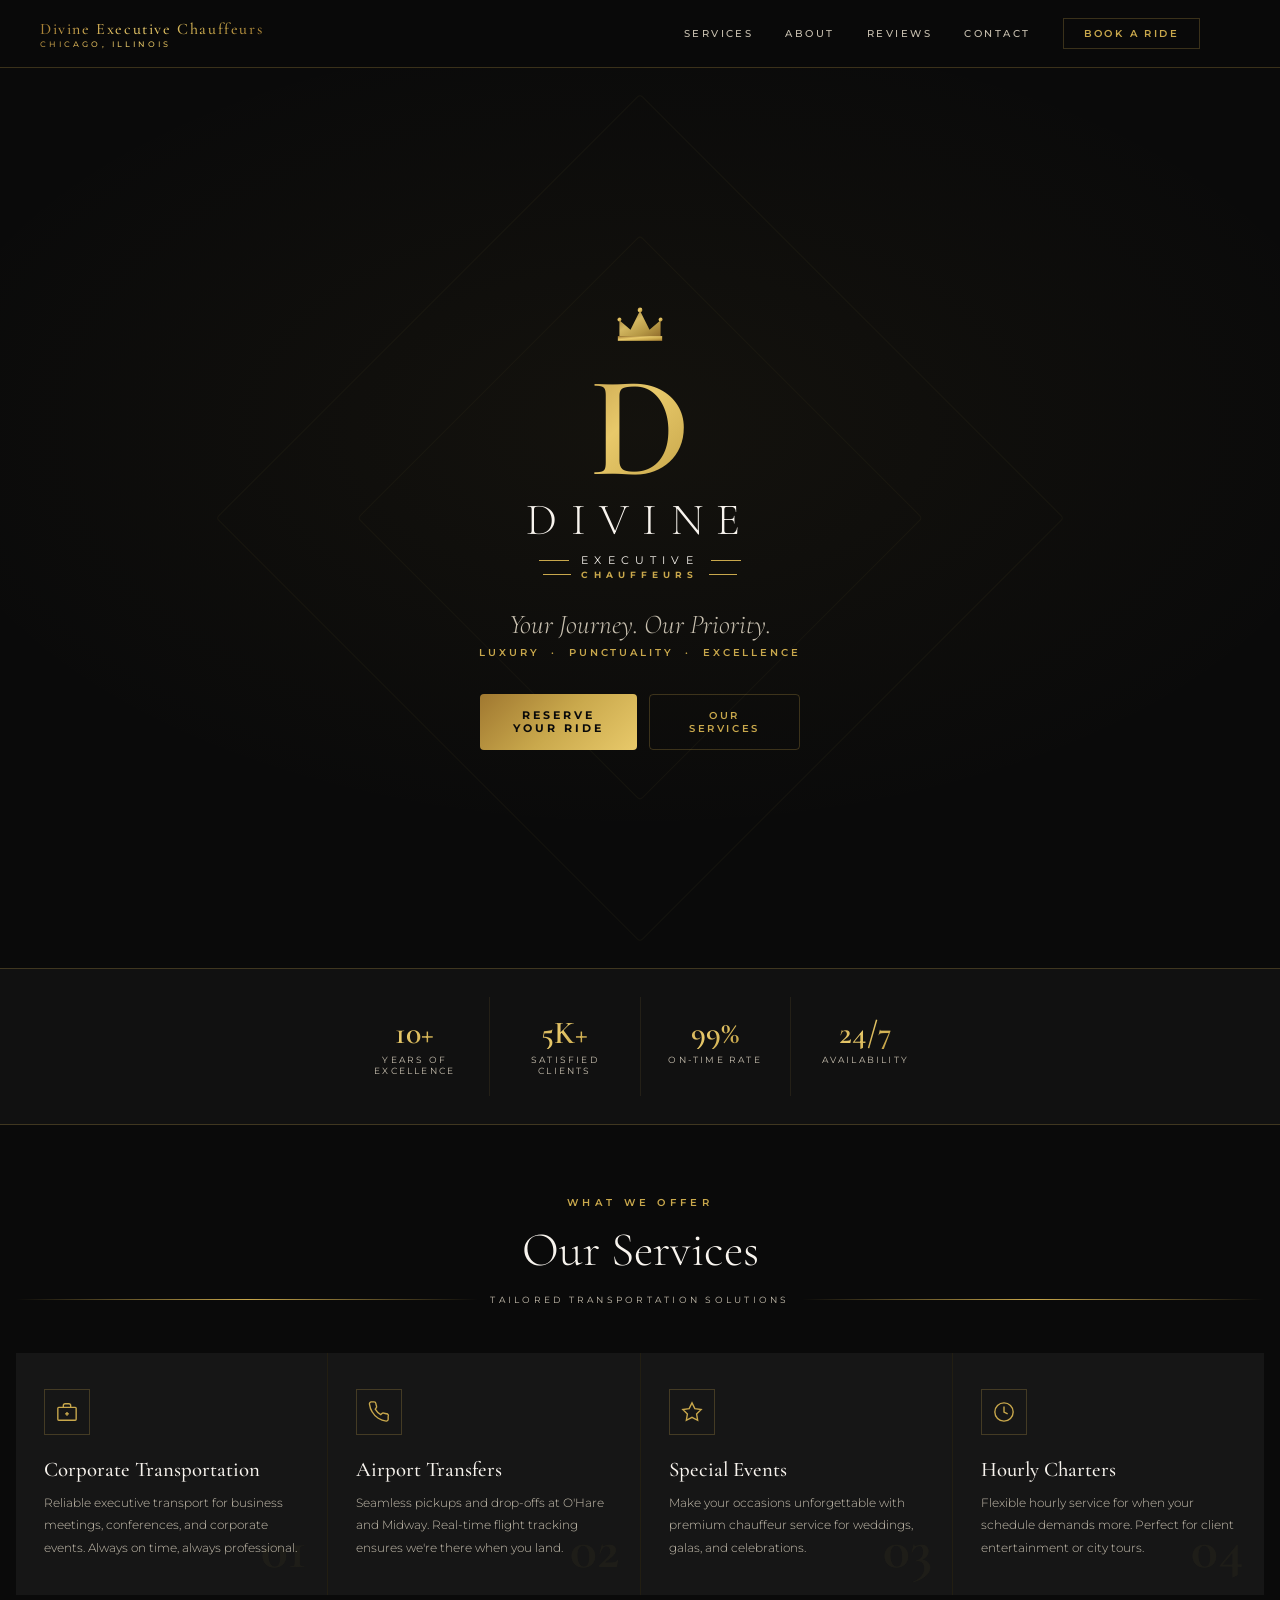
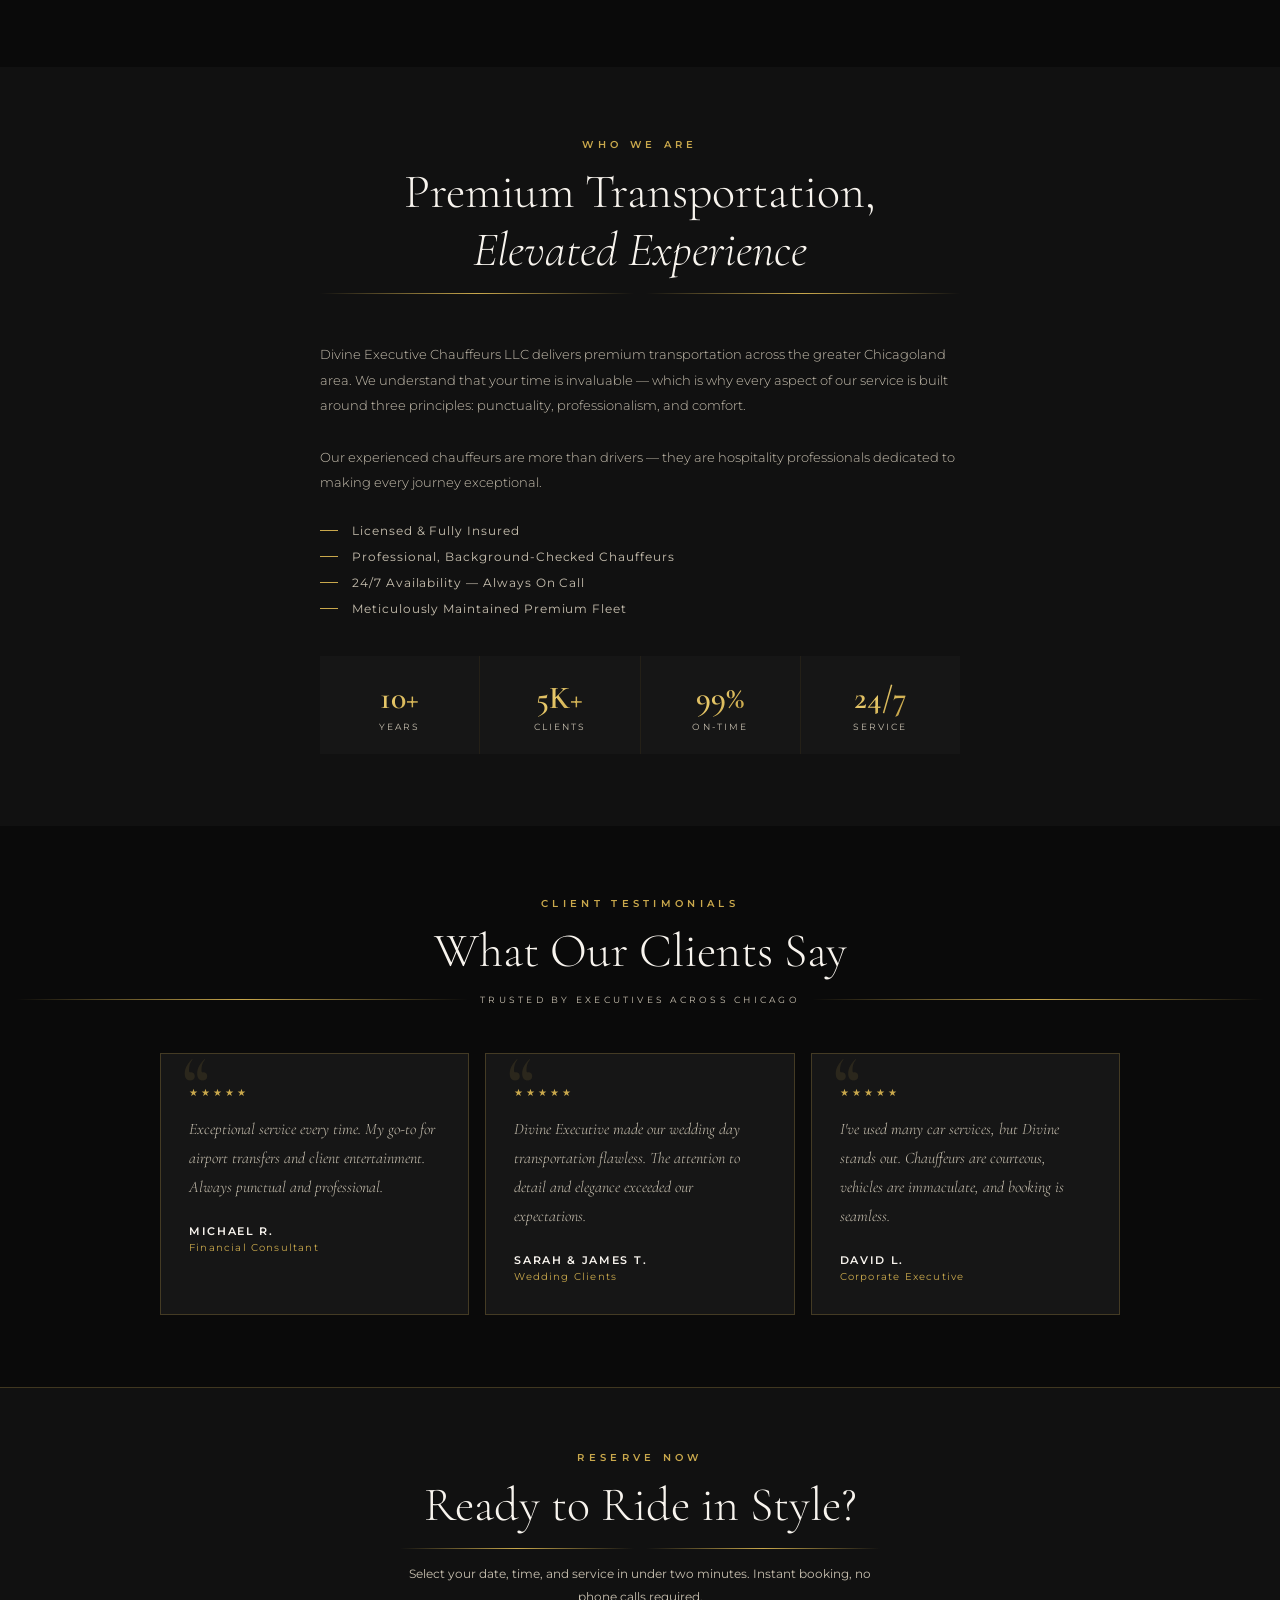
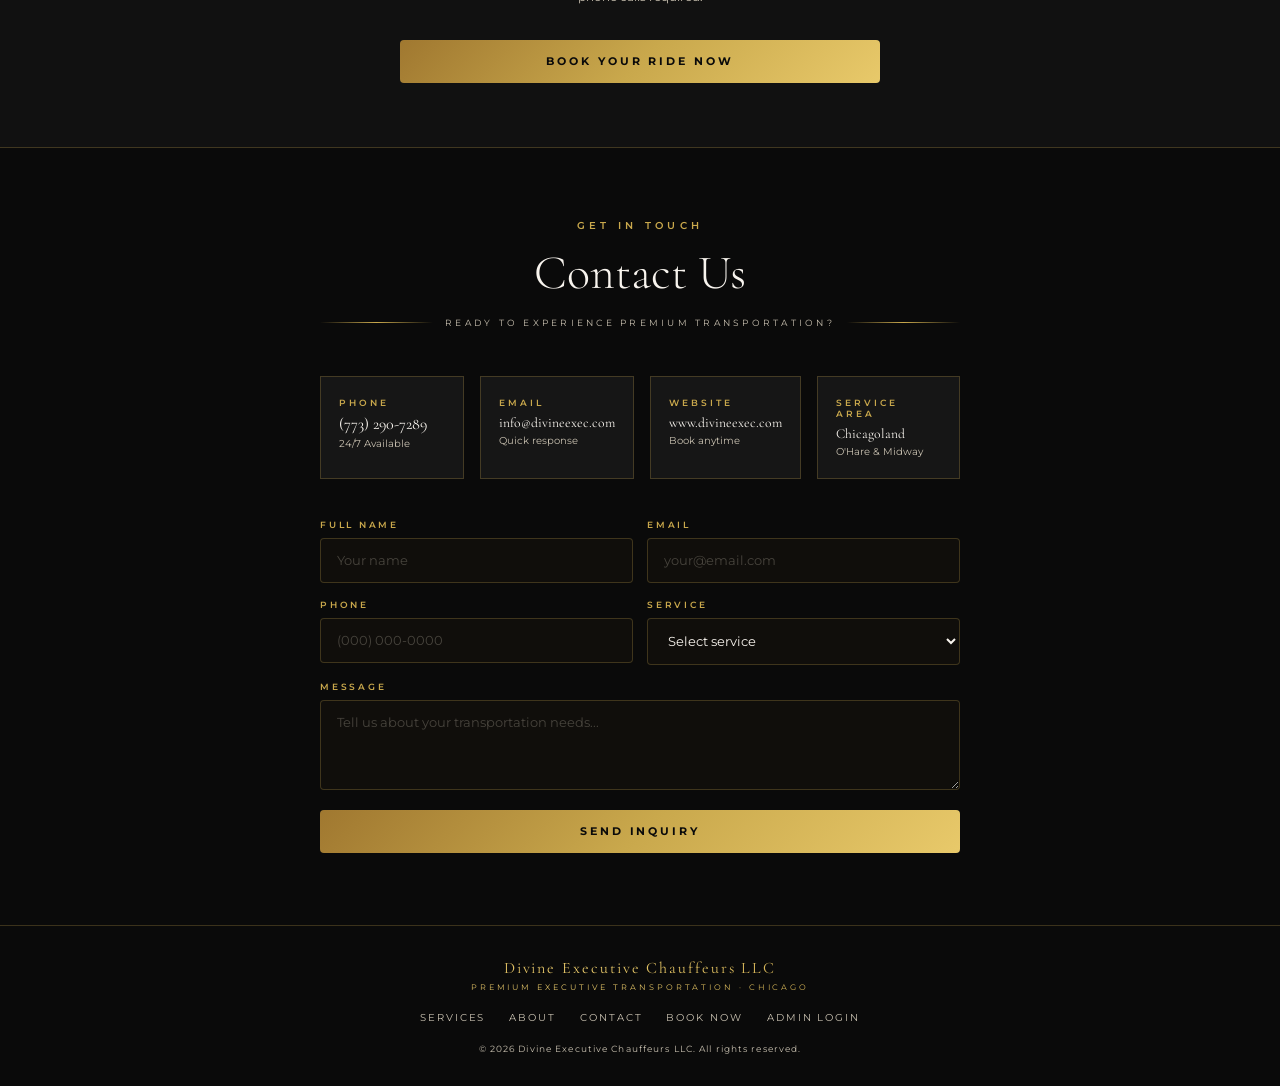
==== commit 3cabef9a: "Fix mobile menu interactions and add admin login gate" ====
--- a/index.html
+++ b/index.html
@@ -62,6 +62,7 @@
 .mobile-menu{
   position:absolute;top:60px;left:0;right:0;
   background:rgba(10,10,10,.98);
+  z-index:260;
   border-bottom:1px solid var(--gold-border);
   padding:0;max-height:0;overflow:hidden;transition:max-height .3s ease,padding .3s
 }
@@ -367,20 +368,21 @@
   </button>
   <!-- desktop links -->
   <nav class="nav-desktop">
-    <a onclick="window.location.href='index.html';scrollTo('services')">Services</a>
-    <a onclick="window.location.href='index.html';scrollTo('about')">About</a>
-    <a onclick="window.location.href='index.html';scrollTo('testimonials')">Reviews</a>
-    <a onclick="window.location.href='index.html';scrollTo('contact')">Contact</a>
+    <a href="#services" data-scroll-target="services">Services</a>
+    <a href="#about" data-scroll-target="about">About</a>
+    <a href="#testimonials" data-scroll-target="testimonials">Reviews</a>
+    <a href="#contact" data-scroll-target="contact">Contact</a>
     <button class="nav-cta-btn" onclick="window.location.href='booking.html'">Book a Ride</button>
   </nav>
 </nav>
 <!-- mobile menu drawer -->
 <div class="mobile-menu" id="mobile-menu">
-  <a onclick="closeMenu();window.location.href='index.html';scrollTo('services')">Services</a>
-  <a onclick="closeMenu();window.location.href='index.html';scrollTo('about')">About</a>
-  <a onclick="closeMenu();window.location.href='index.html';scrollTo('testimonials')">Reviews</a>
-  <a onclick="closeMenu();window.location.href='index.html';scrollTo('contact')">Contact</a>
-  <a onclick="closeMenu();window.location.href='booking.html'">Book a Ride</a>
+  <a href="#services" data-scroll-target="services">Services</a>
+  <a href="#about" data-scroll-target="about">About</a>
+  <a href="#testimonials" data-scroll-target="testimonials">Reviews</a>
+  <a href="#contact" data-scroll-target="contact">Contact</a>
+  <a href="booking.html">Book a Ride</a>
+  <a href="#" onclick="event.preventDefault();closeMenu();showPage('admin-login')">Admin Login</a>
 </div>
 
 <!-- ═══════════════════════════════════════
@@ -592,10 +594,11 @@
       <small>Premium Executive Transportation · Chicago</small>
     </div>
     <div class="footer-links">
-      <a onclick="document.getElementById('services').scrollIntoView({behavior:'smooth'})">Services</a>
-      <a onclick="document.getElementById('about').scrollIntoView({behavior:'smooth'})">About</a>
-      <a onclick="document.getElementById('contact').scrollIntoView({behavior:'smooth'})">Contact</a>
+      <a href="#services" data-scroll-target="services">Services</a>
+      <a href="#about" data-scroll-target="about">About</a>
+      <a href="#contact" data-scroll-target="contact">Contact</a>
       <a onclick="window.location.href='booking.html'">Book Now</a>
+      <a href="#" onclick="event.preventDefault();showPage('admin-login')">Admin Login</a>
     </div>
     <div class="footer-copy">© 2026 Divine Executive Chauffeurs LLC. All rights reserved.</div>
   </footer>
@@ -766,12 +769,37 @@
 <!-- ═══════════════════════════════════════
      PAGE: OWNER DASHBOARD
 ═══════════════════════════════════════ -->
+<div id="page-admin-login" class="page">
+  <section style="padding:38px 20px 80px;max-width:520px;margin:0 auto">
+    <div class="section-subtitle">Restricted Access</div>
+    <h2 class="section-title">Admin Login</h2>
+    <div class="availability-shell">
+      <div class="avail-section" style="margin-bottom:0">
+        <form id="admin-login-form" style="display:flex;flex-direction:column;gap:14px">
+          <div class="form-field">
+            <label class="field-label" for="admin-user">Username</label>
+            <input id="admin-user" type="text" class="field-input" autocomplete="username" required>
+          </div>
+          <div class="form-field">
+            <label class="field-label" for="admin-pass">Password</label>
+            <input id="admin-pass" type="password" class="field-input" autocomplete="current-password" required>
+          </div>
+          <div id="admin-login-message" style="display:none;font-size:.66rem;color:#d97a7a;letter-spacing:.08em"></div>
+          <button class="btn-gold" type="submit">Access Dashboard</button>
+          <button class="btn-outline" type="button" onclick="showPage('main')">Back to Site</button>
+        </form>
+      </div>
+    </div>
+  </section>
+</div>
+
 <div id="page-dashboard" class="page">
   <div class="dash-topbar">
     <div class="dash-title gold-text">
       <small>Divine Executive Chauffeurs</small>
     </div>
-    <button class="dash-badge" onclick="window.location.href='index.html'">← Back to Site</button>
+    <button class="dash-badge" onclick="showPage('main')">← Back to Site</button>
+    <button class="dash-badge" onclick="logoutAdmin()">Log out</button>
   </div>
 
   <div class="dash-tabs">
@@ -858,6 +886,11 @@
 // ─── STATE ───
 const state={
   currentPage:'main',
+  admin:{
+    isAuthed:localStorage.getItem('adminAuthed')==='1',
+    username:'admin',
+    password:'Divine2026!'
+  },
   booking:{service:'',date:null,time:'',name:'',phone:'',email:'',pickup:'',dropoff:'',notes:''},
   cal:{year:2026,month:4},
   availability:{
@@ -883,6 +916,9 @@
 
 // ─── PAGE ROUTING ───
 function showPage(p){
+  if(p==='dashboard' && !state.admin.isAuthed){
+    p='admin-login';
+  }
   document.querySelectorAll('.page').forEach(el=>el.classList.remove('active'));
   document.getElementById('page-'+p).classList.add('active');
   window.scrollTo(0,0);
@@ -891,6 +927,17 @@
 }
 function scrollTo(id){
   setTimeout(()=>{const el=document.getElementById(id);if(el)el.scrollIntoView({behavior:'smooth'})},50);
+}
+function wireNavLinks(){
+  document.querySelectorAll('[data-scroll-target]').forEach(link=>{
+    link.addEventListener('click',e=>{
+      e.preventDefault();
+      const target=link.getAttribute('data-scroll-target');
+      closeMenu();
+      showPage('main');
+      scrollTo(target);
+    });
+  });
 }
 
 // ─── NAV ───
@@ -903,6 +950,31 @@
 function closeMenu(){
   document.getElementById('ham-btn').classList.remove('open');
   document.getElementById('mobile-menu').classList.remove('open');
+}
+function logoutAdmin(){
+  state.admin.isAuthed=false;
+  localStorage.removeItem('adminAuthed');
+  showPage('main');
+}
+function setupAdminLogin(){
+  const form=document.getElementById('admin-login-form');
+  if(!form) return;
+  form.addEventListener('submit',e=>{
+    e.preventDefault();
+    const user=document.getElementById('admin-user').value.trim();
+    const pass=document.getElementById('admin-pass').value;
+    const msg=document.getElementById('admin-login-message');
+    if(user===state.admin.username && pass===state.admin.password){
+      state.admin.isAuthed=true;
+      localStorage.setItem('adminAuthed','1');
+      msg.style.display='none';
+      form.reset();
+      showPage('dashboard');
+      return;
+    }
+    msg.textContent='Invalid credentials. Please try again.';
+    msg.style.display='block';
+  });
 }
 
 // ─── BOOKING FLOW ───
@@ -1243,6 +1315,8 @@
     }
   });
 }
+wireNavLinks();
+setupAdminLogin();
 </script>
 </body>
 </html>
